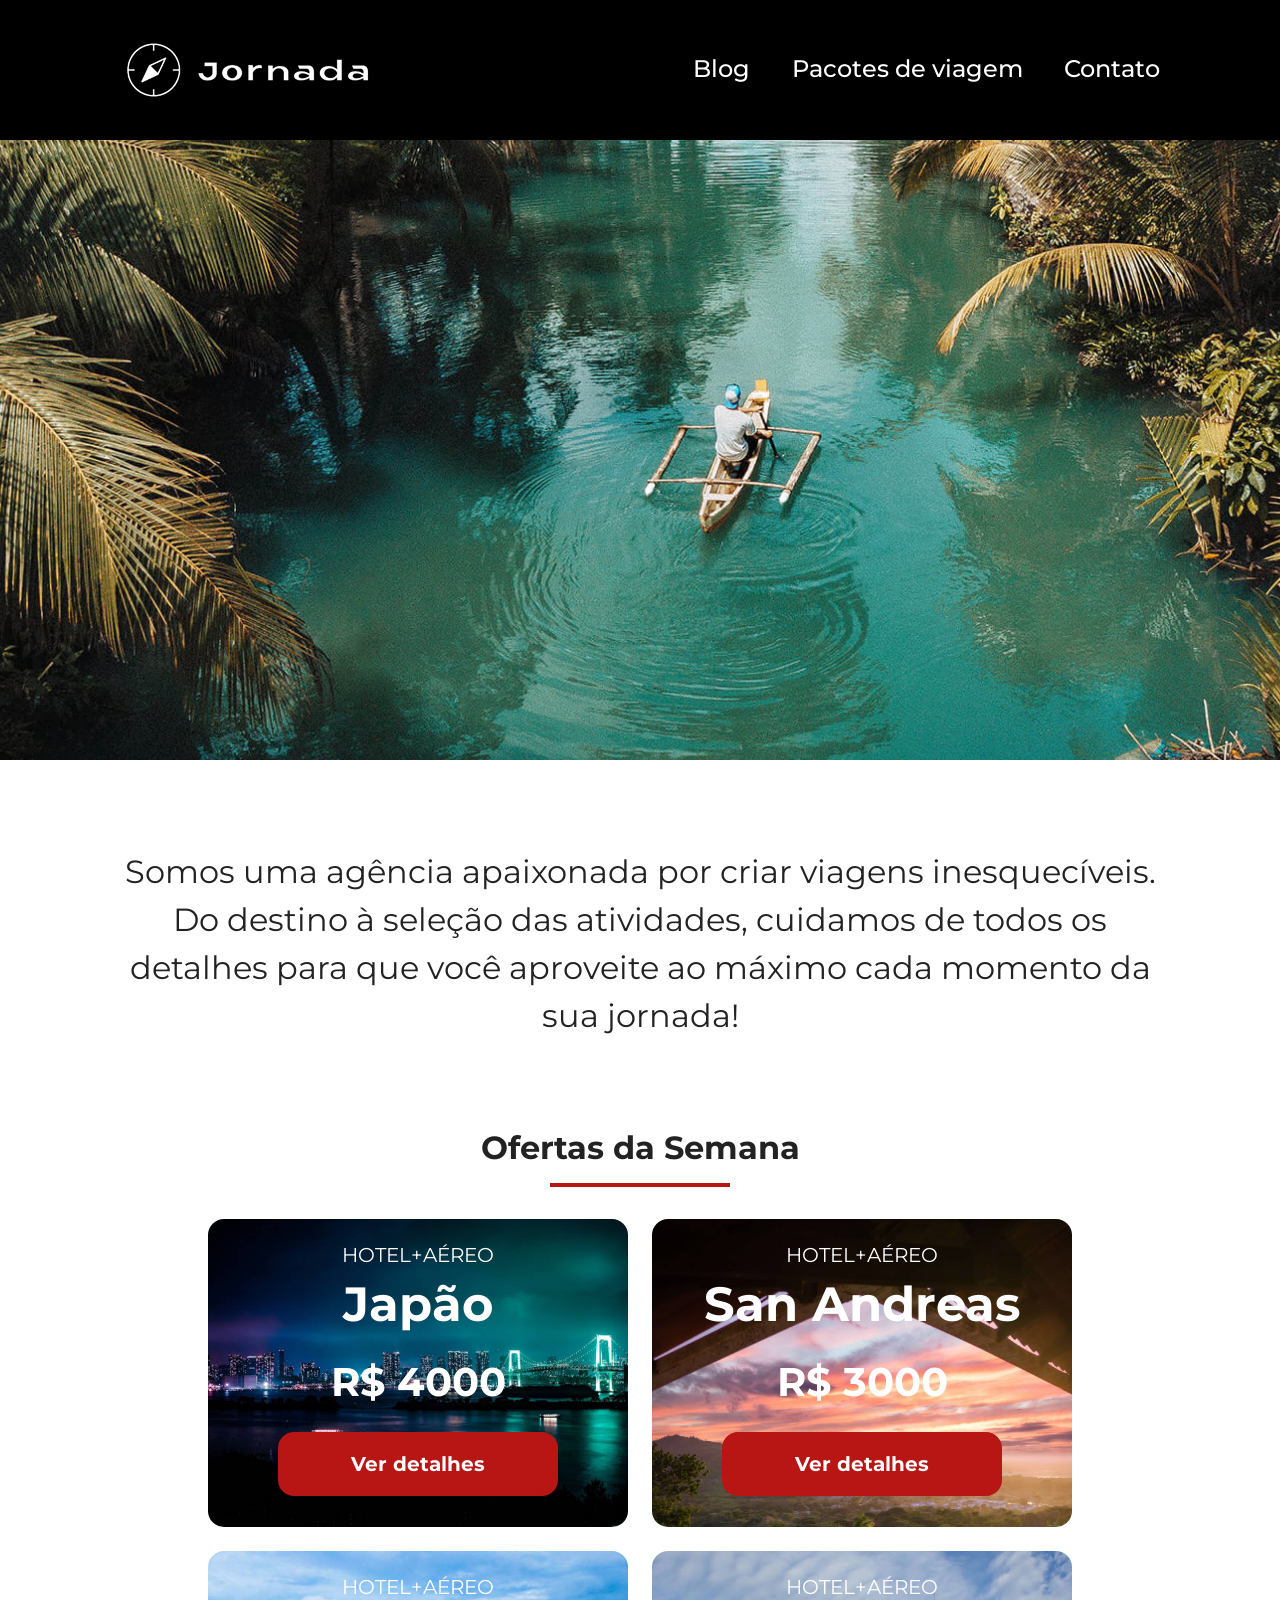
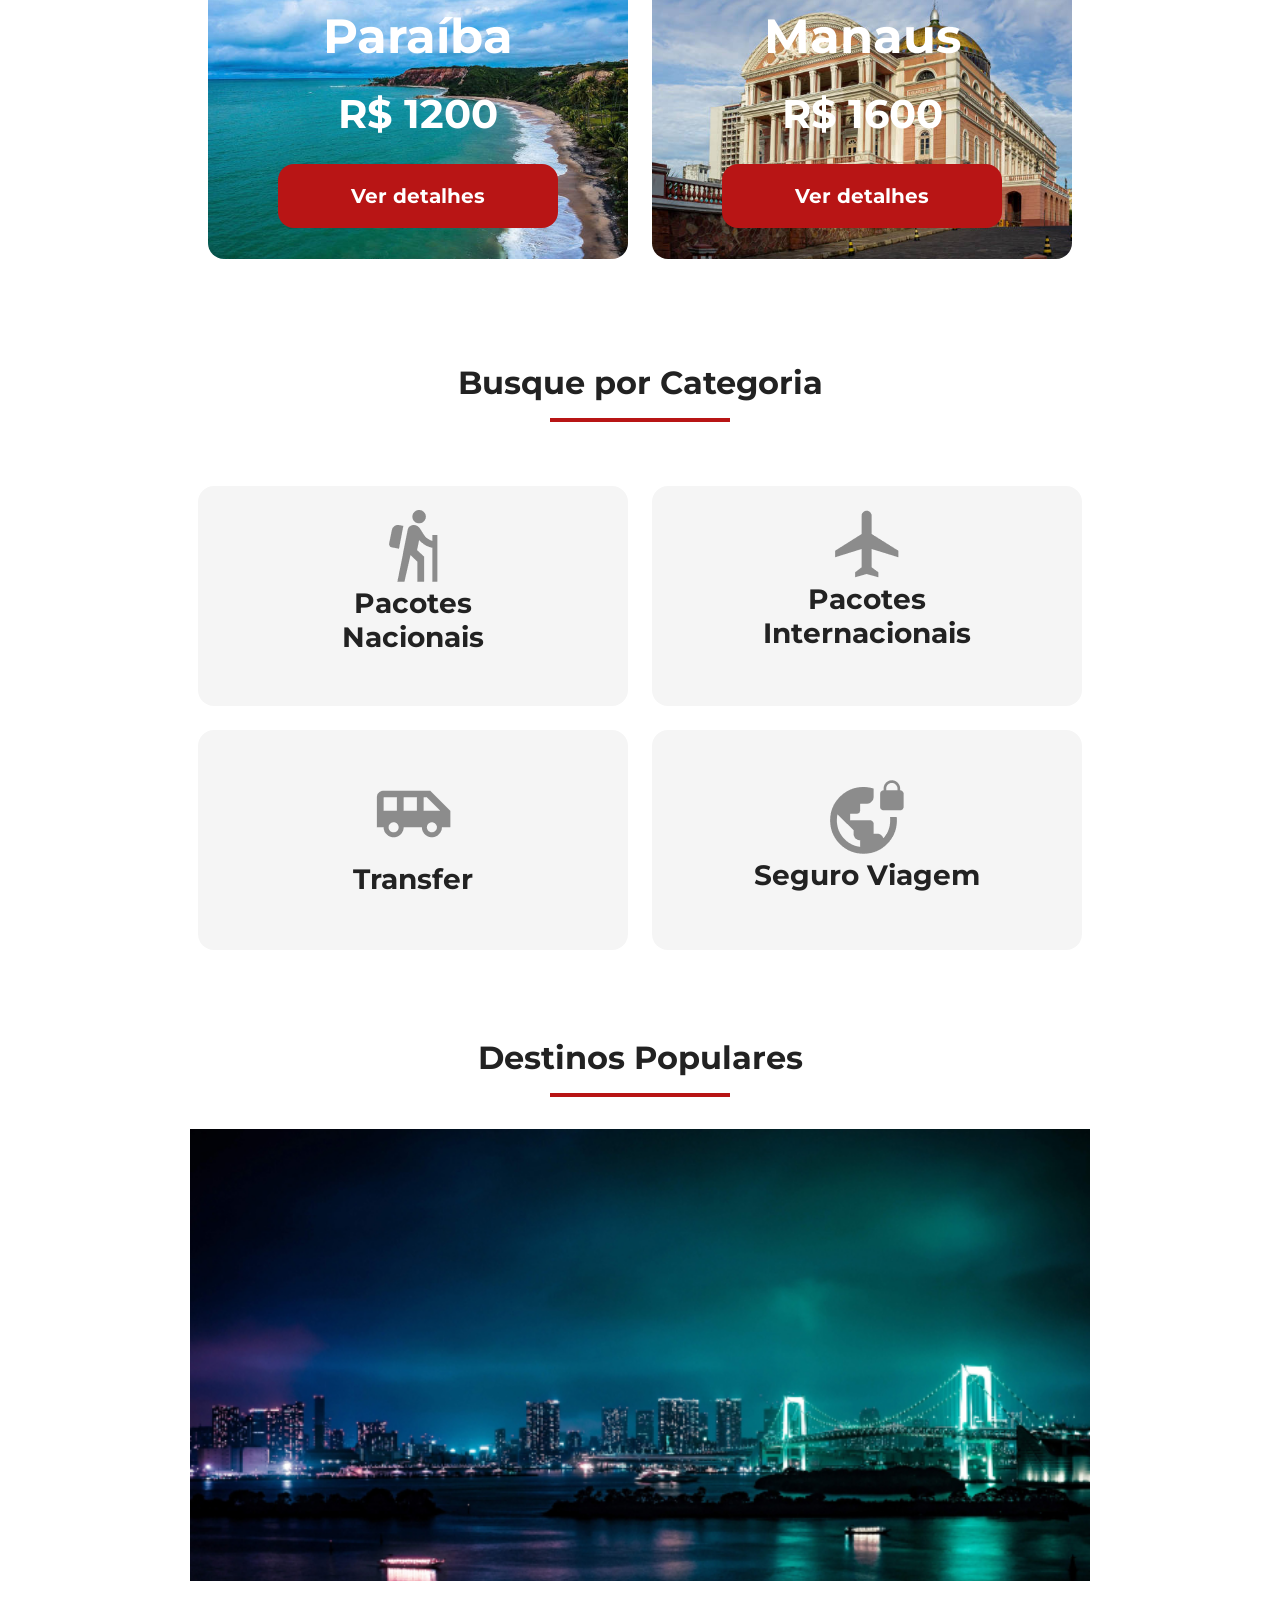
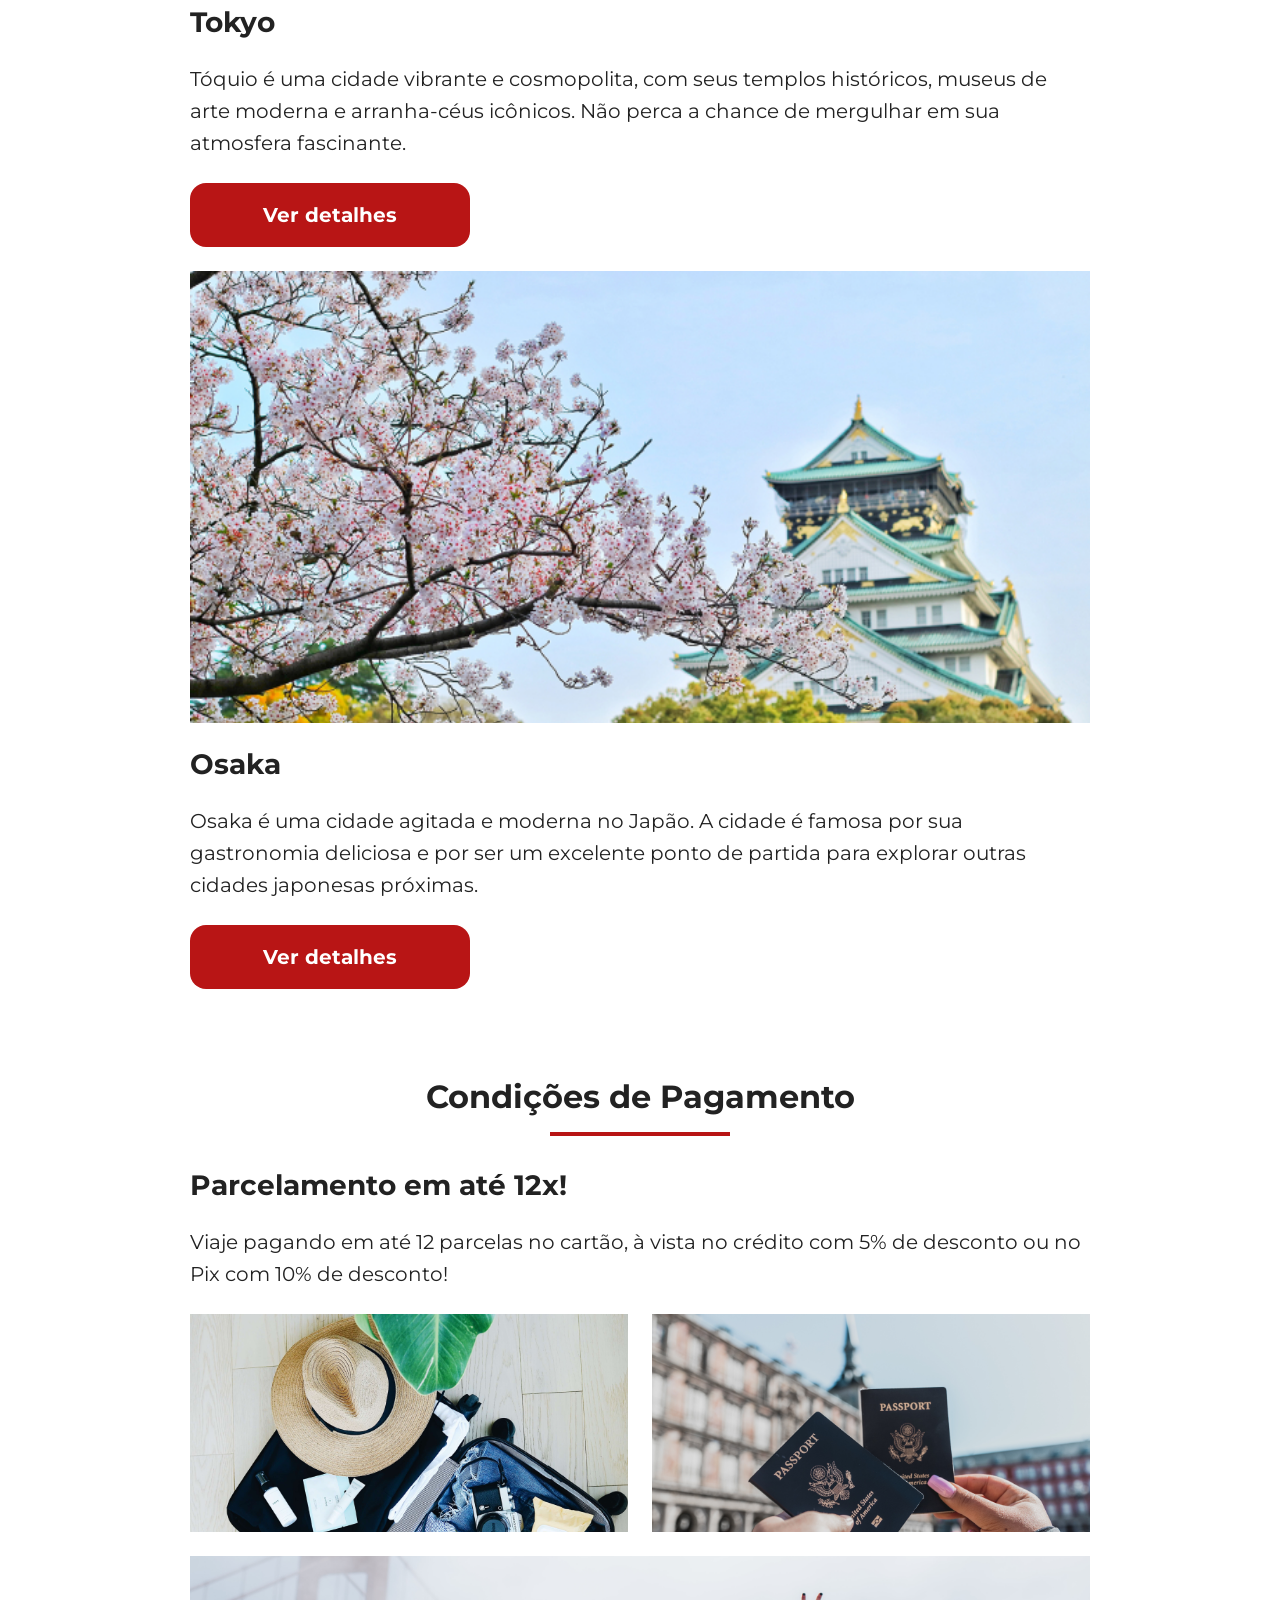
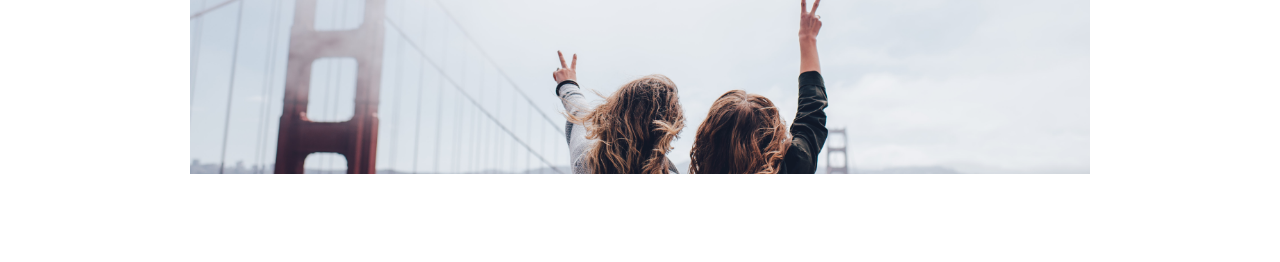
==== index.html @ a6b33d51 "Adiciona sessão de pagamentos" ====
<!DOCTYPE html>
<html lang="en">
<head>
    <meta charset="UTF-8">
    <meta name="viewport" content="width=device-width, initial-scale=1.0">
    <link rel="stylesheet" href="css/style.css">
    <link rel="icon" href="img/favico.svg" type="image/x-icon">
    <title>Jornada Viagens</title>
</head>
<body>
    <header class="main-header">
        <a class="logo" href="index.html" title="voltar para a página inicial">
            <img class="img-mobile" src="img/bussola-jornada-branco.png" alt="Bussola do logo Jornada Viagens na cor branca">
            <img class="img-desktop" src="img/bussola-texto-jornada-branco.png" alt="Logo Jornada Viagens na cor branca">
        </a>
        <div class="navigation-menu">
            <label for="menu">
                <img src="img/menu.png" alt="menu">
            </label>
            <input type="checkbox" id="menu" hidden>
            <nav>
                <ul class="list-links">
                    <li><a href="blog.html" target="_blank" title="acessar blog">Blog</a></li>
                    <li><a href="pacotes.html" target="_blank" title="acessar pacotes de viagem">Pacotes de viagem</a></li>
                    <li><a href="contato.html" target="_blank" title="acessar contato">Contato</a></li>
                </ul>
            </nav>
        </div>
    </header>

    <section class="hero">
        <div class="hero-img"></div>
        <h2>
            Somos uma agência apaixonada por criar viagens inesquecíveis. 
            Do destino à seleção das atividades, cuidamos de todos os detalhes para que você aproveite ao máximo cada momento da sua jornada!
        </h2>
    </section>

    <section class="offers">
        <div class="section-title">
            <h2>Ofertas da Semana</h2>
            <hr> 
        </div>
        <div class="offers-cards">
            <article class="card japao">
                <header>
                    <p>HOTEL+AÉREO</p>
                    <h3>
                        Japão <br>
                        <span>R$ 4000</span>
                    </h3>
                </header>
                <footer>
                    <a href="#" class="button">Ver detalhes</a>
                </footer>
            </article>

            <article class="card san-andreas">
                <header>
                    <p>HOTEL+AÉREO</p>
                    <h3>
                        San Andreas <br>
                        <span>R$ 3000</span>
                    </h3>
                </header>
                <footer>
                    <a href="#" class="button">Ver detalhes</a>
                </footer>
            </article>

            <article class="card paraiba">
                <header>
                    <p>HOTEL+AÉREO</p>
                    <h3>
                        Paraíba <br>
                        <span>R$ 1200</span>
                    </h3>
                </header>
                <footer>
                    <a href="#" class="button">Ver detalhes</a>
                </footer>
            </article>

            <article class="card manaus">
                <header>
                    <p>HOTEL+AÉREO</p>
                    <h3>
                        Manaus <br>
                        <span>R$ 1600</span>
                    </h3>
                </header>
                <footer>
                    <a href="#" class="button">Ver detalhes</a>
                </footer>
            </article>
        </div>
    </section>

    <section class="categories">
        <div class="section-title">
            <h2>Busque por Categoria</h2>
            <hr />
        </div>

        <div class="categories-cards">
            <a href="#" class="card" target="_blank" title="Busque pela categoria Pacotes Nacionais">
                <img src="img/icone-caminhada.png" alt="ícone cinza representando uma pessoa fazendo tracking">
                <h3 class="content-title">
                    Pacotes <br>
                    Nacionais
                </h3>
            </a>
            
            <a href="#" class="card" target="_blank" title="Busque pela categoria Pacotes Internacionais">
                <img src="img/icone-aviao.png" alt="ícone cinza de um avião representando uma viagem internacional">
                <h3 class="content-title">
                    Pacotes <br>
                    Internacionais
                </h3>
            </a>

            <a href="#" class="card single-line transfer" target="_blank" title="Busque pela categoria Transfer">
                <img src="img/icone-onibus.png" alt="ícone cinza de um ônibus representando viagem transfer">
                <h3 class="content-title">
                    Transfer
                </h3>
            </a>

            <a href="#" class="card single-line" target="_blank" title="Busque pela categoria Seguro Viagem">
                <img src="img/icone-planeta.png" alt="ícone cinza de um planeta reprensentando seguro viagem">
                <h3 class="content-title">
                    Seguro Viagem
                </h3>
            </a>
        </div>
    </section>

    <section class="destinations">
        <div class="section-title">
            <h2>Destinos Populares</h2>
            <hr>
        </div>

        <div class="destination-items">
            <article class="item tokyo">
                <header>
                    <div class="img-item"></div>
                    <h4 class="content-title">Tokyo</h4>
                </header>
                <p class="content-text">Tóquio é uma cidade vibrante e cosmopolita, com seus templos históricos, 
                    museus de arte moderna e arranha-céus icônicos. 
                    Não perca a chance de mergulhar em sua atmosfera fascinante.
                </p>
                <footer>
                    <a href="#" class="button" target="_blank" title="Veja mais detalhes do destino Tokyo">
                        Ver detalhes
                    </a>
                </footer>
            </article>

            <article class="item osaka">
                <header>
                    <div class="img-item"></div>
                    <h4 class="content-title">Osaka</h4>
                </header>
                <p class="content-text">Osaka é uma cidade agitada e moderna no Japão. 
                    A cidade é famosa por sua gastronomia deliciosa e por ser um 
                    excelente ponto de partida para explorar outras cidades japonesas próximas.
                </p>
                <footer>
                    <a href="#" class="button" target="_blank" title="Veja mais detalhes do destino Osaka">
                        Ver detalhes
                    </a>
                </footer>
            </article>
        </div>
    </section>

    <section class="payments">
        <div class="section-title">
            <h2>Condições de Pagamento</h2>
            <hr>
        </div>

        <div class="content-container">
            <div class="text-content">
                <h3 class="content-title">
                    Parcelamento em até 12x!
                </h3>
                <p class="content-text">
                    Viaje pagando em até 12 parcelas no cartão, à vista no crédito com 5% 
                    de desconto ou no Pix com 10% de desconto!
                </p>
            </div>

            <div class="image-gallery">
                <div class="image first"></div>
                <div class="image second"></div>
                <div class="image third colspan-2"></div>
            </div>
        </div>
    </section>
</body>
</html>
---- css/style.css ----
@import url(global.css);
@import url(header.css);
@import url(hero.css);
@import url(offers.css);
@import url(categories.css);
@import url(destinations.css);
@import url(payments.css);
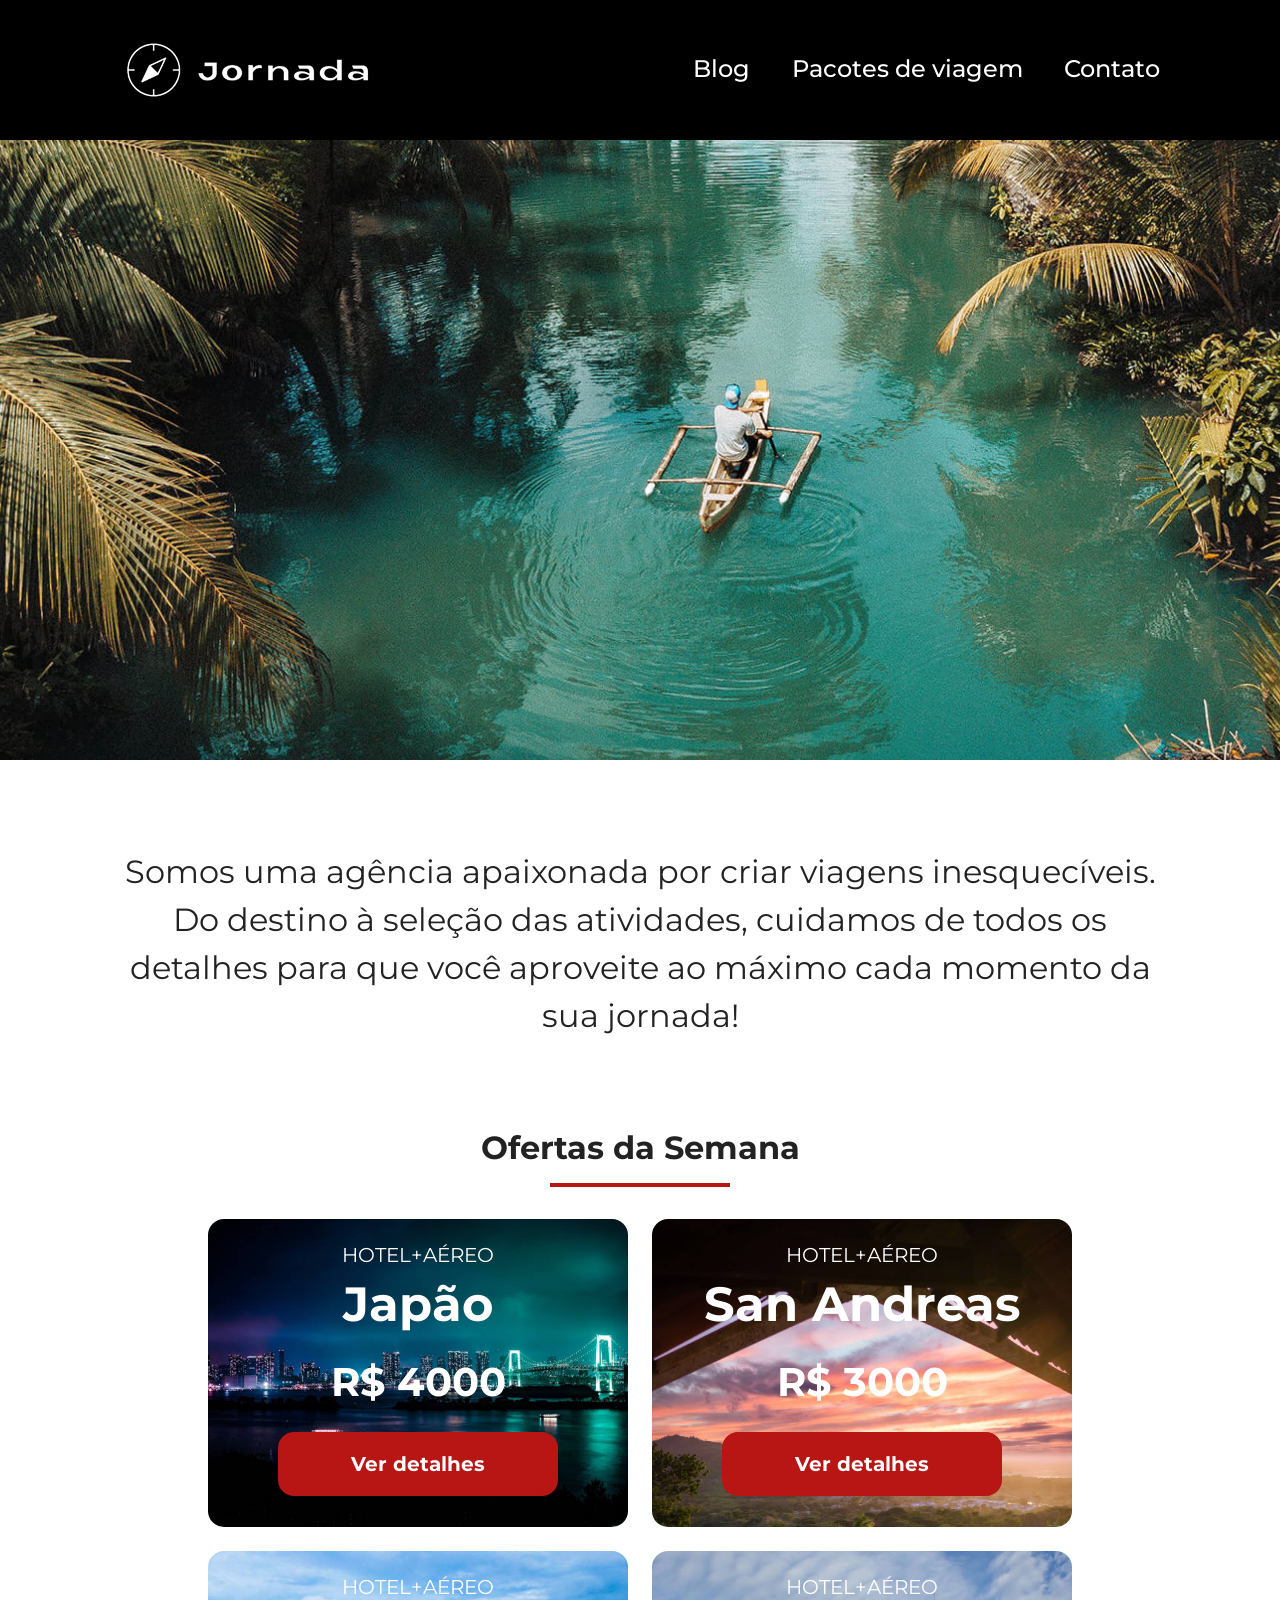
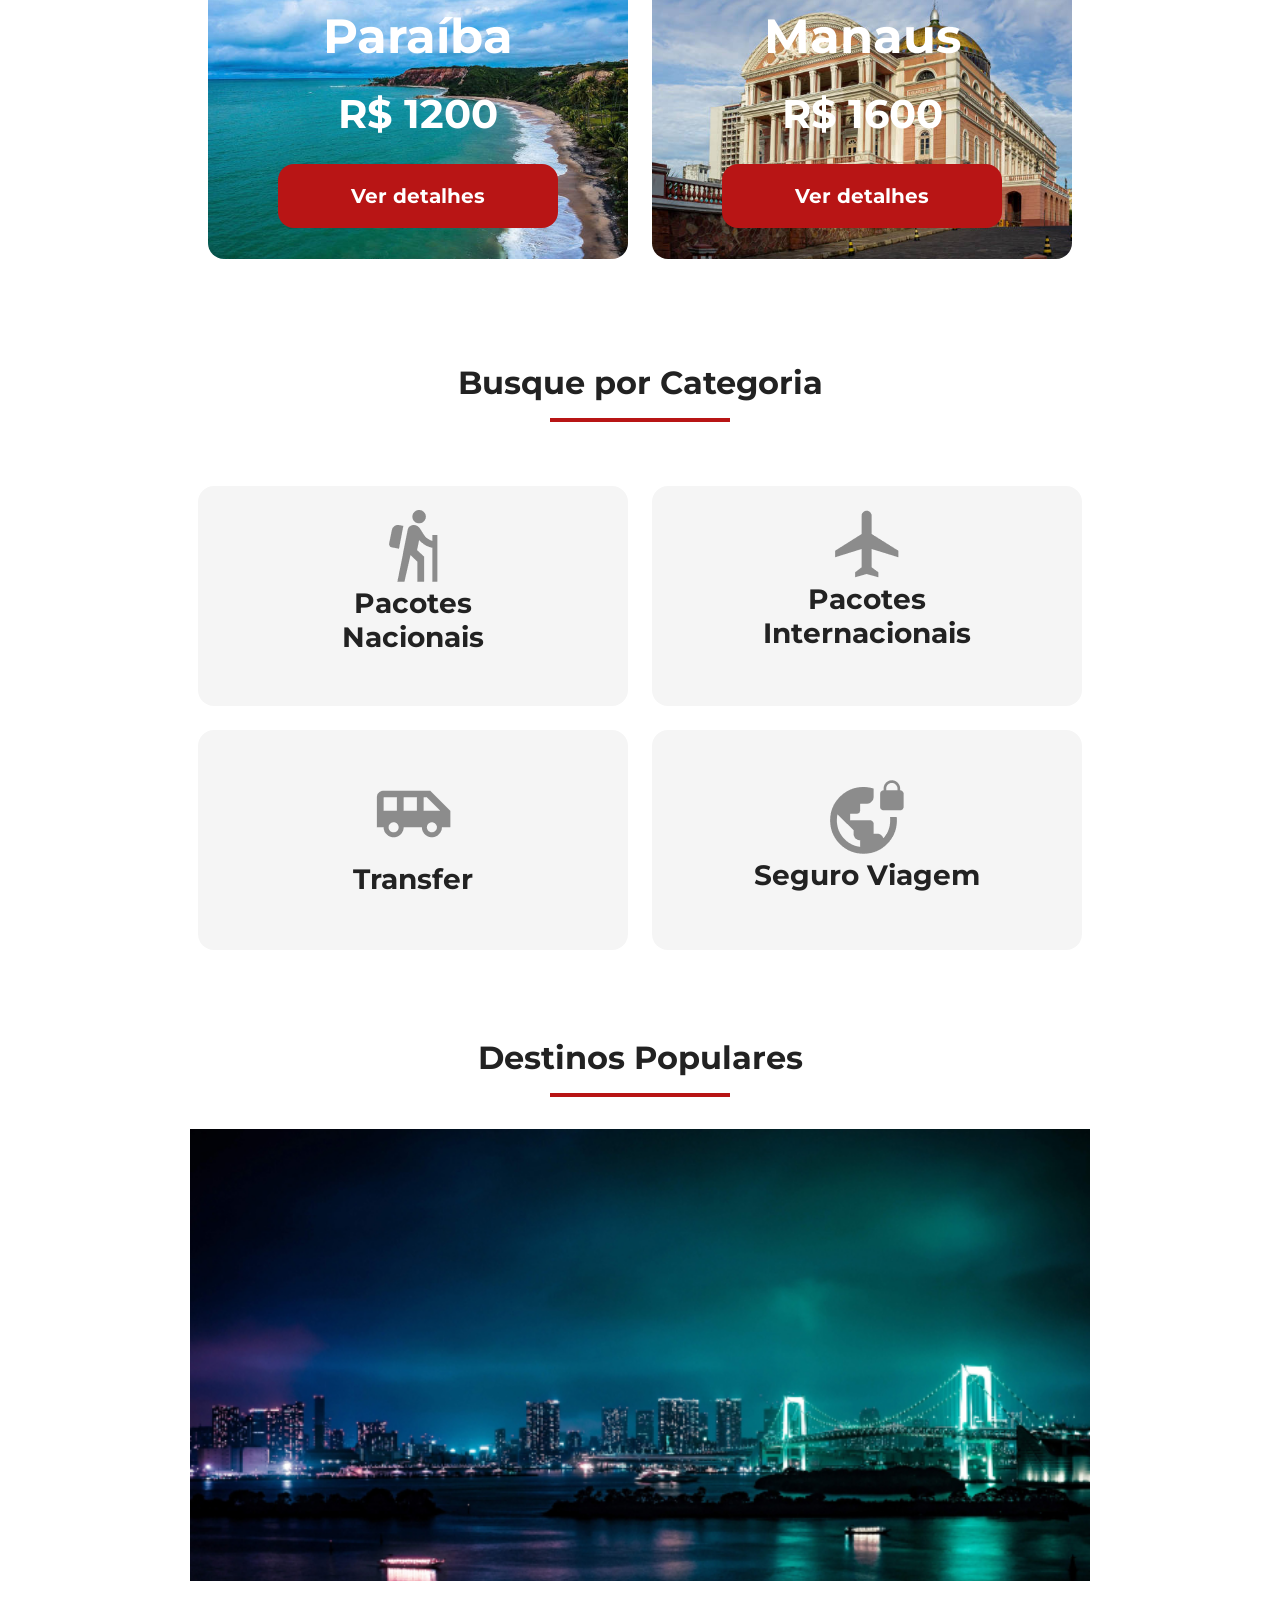
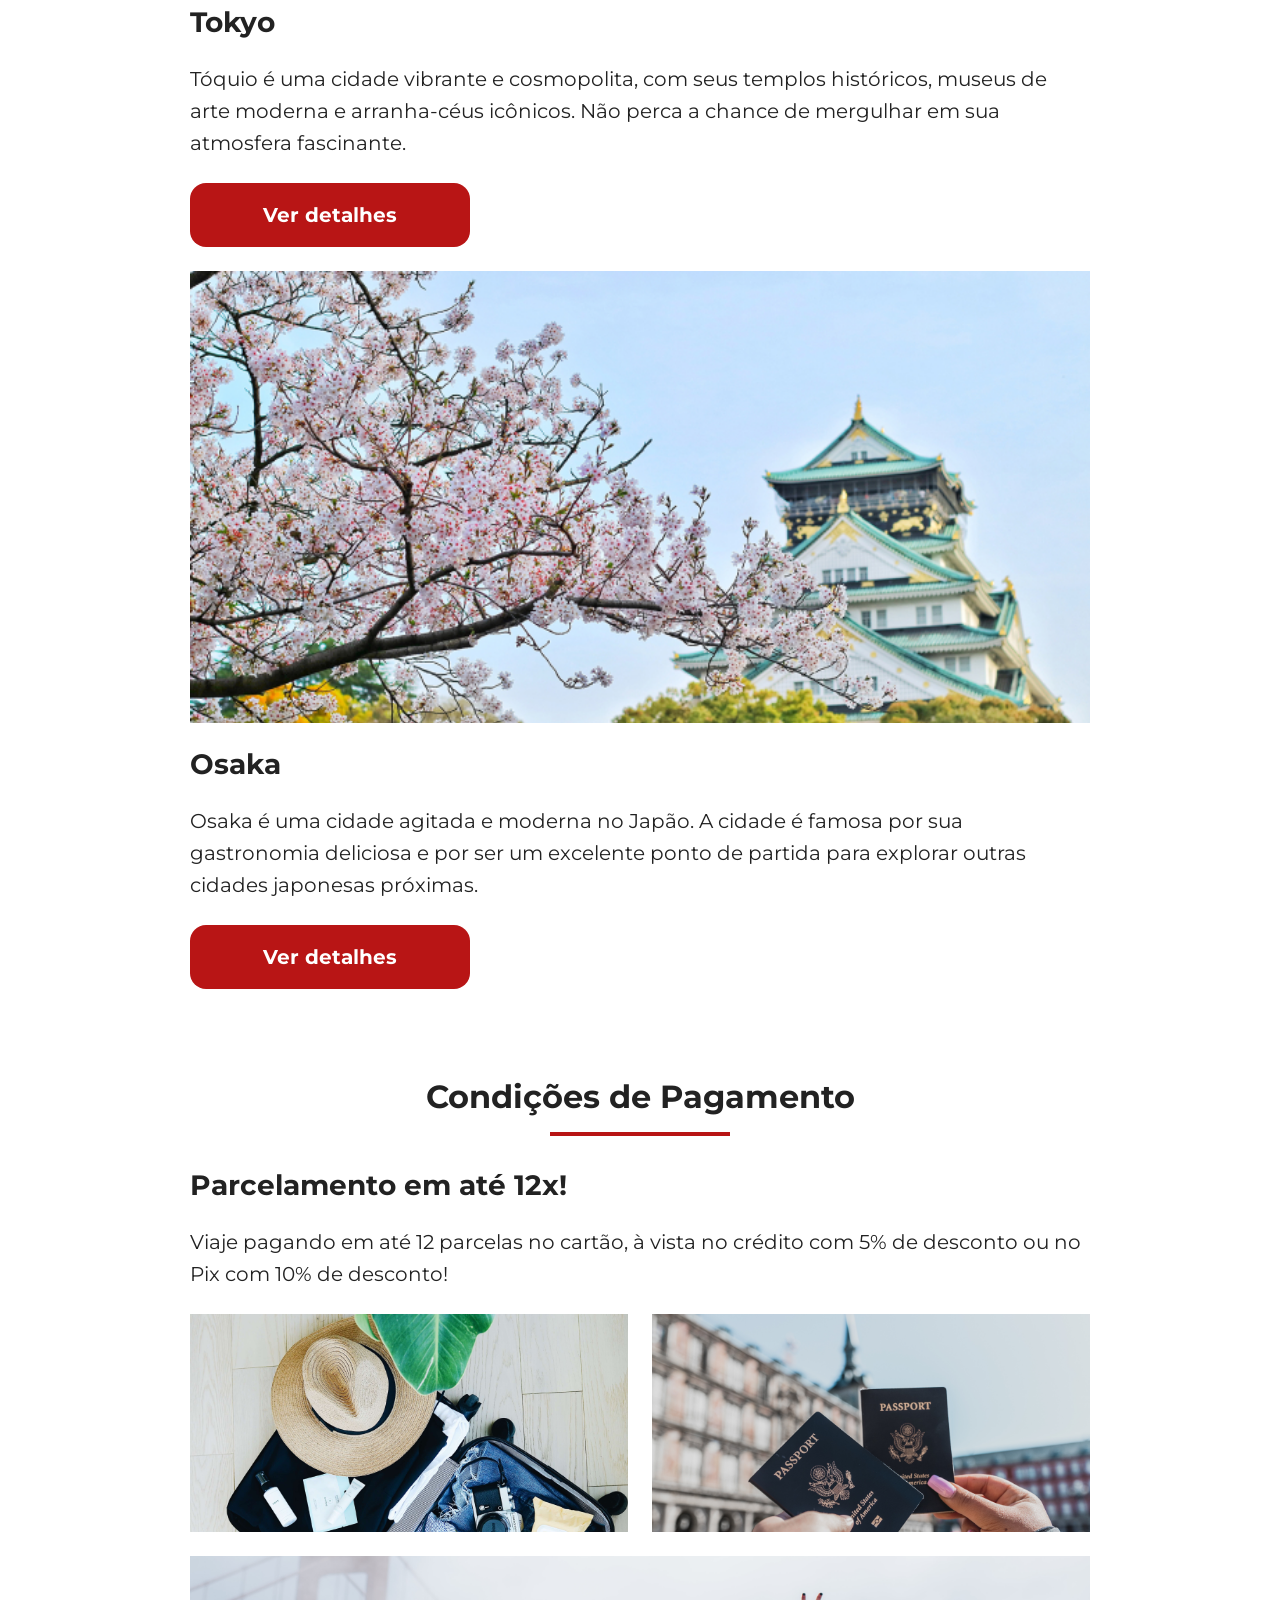
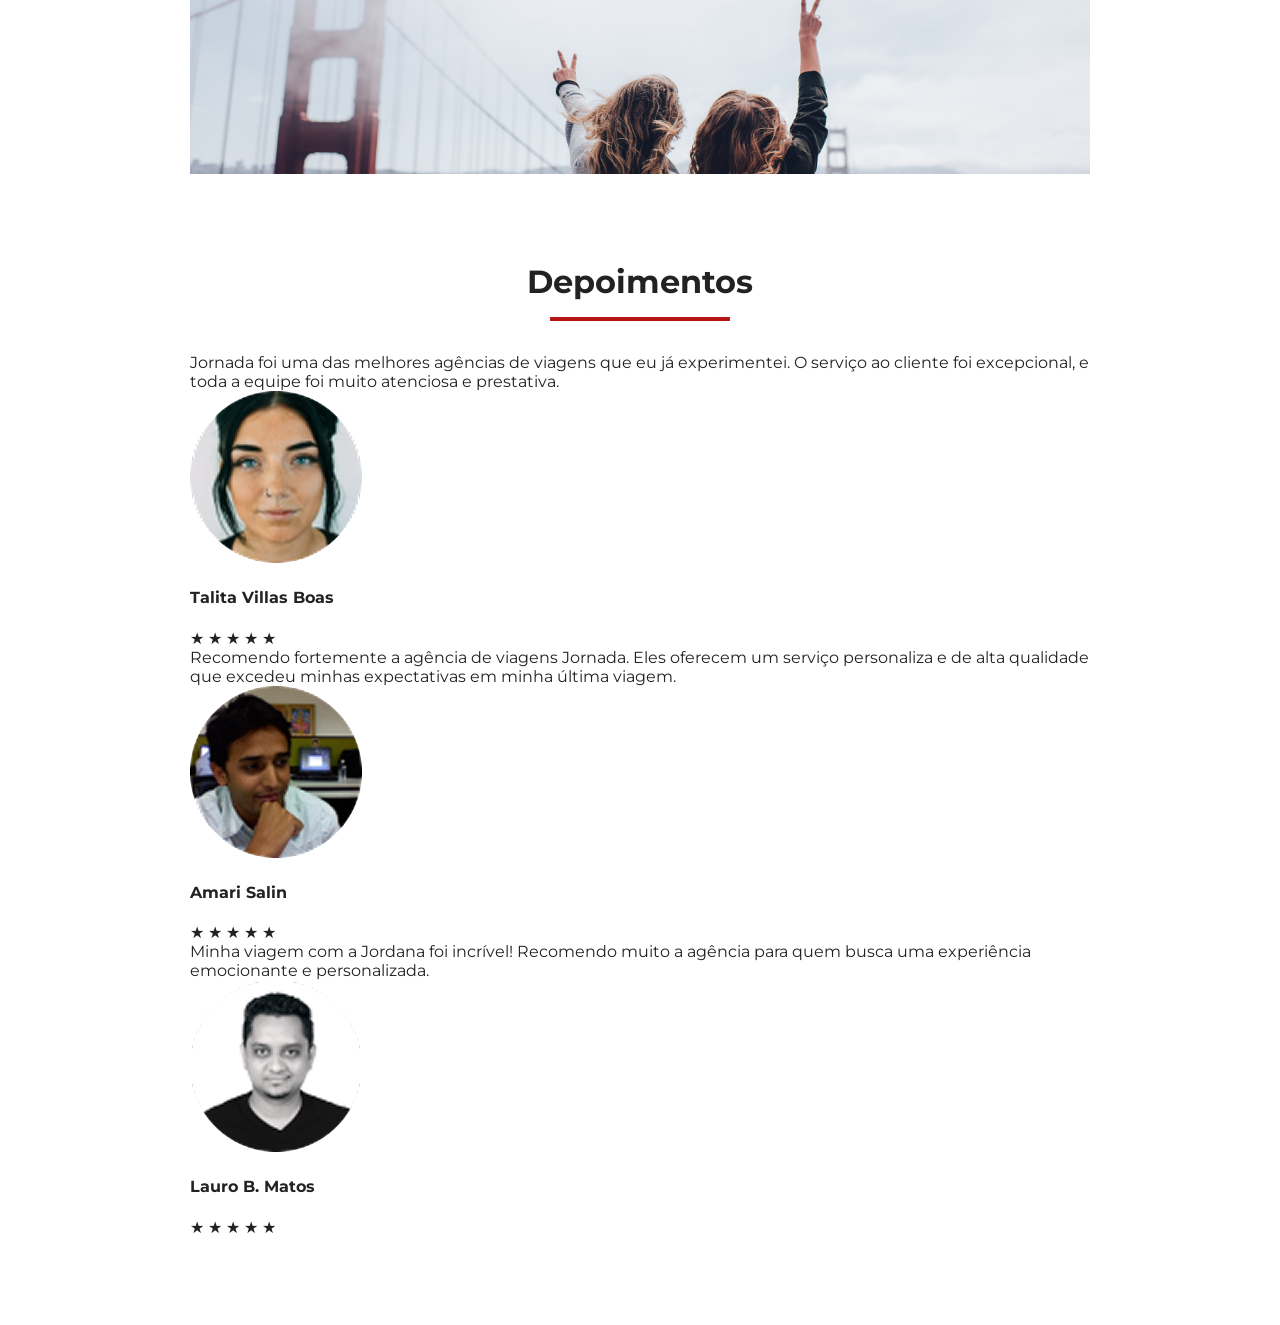
==== commit 75712c11: "Adiciona depoimentos dos clientes" ====
--- a/index.html
+++ b/index.html
@@ -200,5 +200,81 @@
             </div>
         </div>
     </section>
+
+    <section class="testimonials">
+        <div class="section-title">
+            <h2>Depoimentos</h2>
+            <hr>
+        </div>
+
+        <div class="testimonial-container">
+            <article>
+                <header>
+                    <p>
+                        Jornada foi uma das melhores agências de viagens que eu já experimentei. 
+                        O serviço ao cliente foi excepcional, e toda a equipe foi muito atenciosa e prestativa.
+                    </p>
+                </header>
+                <footer>
+                    <img src="img/avatar-talita.png" alt="imagem de perfil da cliente Talita Villas Boas">
+                    <div class="profile-content">
+                        <h4>Talita Villas Boas</h4>
+                        <div class="rating">
+                            <span class="star">★</span>
+                            <span class="star">★</span>
+                            <span class="star">★</span>
+                            <span class="star">★</span>
+                            <span class="star">★</span>
+                        </div>
+                    </div>
+                </footer>
+            </article>
+
+            <article>
+                <header>
+                    <p>
+                        Recomendo fortemente a agência de viagens Jornada.
+                        Eles oferecem um serviço personaliza e de alta qualidade que excedeu minhas
+                        expectativas em minha última viagem.
+                    </p>
+                </header>
+                <footer>
+                    <img src="img/avatar-amari.png" alt="imagem de perfil da cliente Amari Salin">
+                    <div class="profile-content">
+                        <h4>Amari Salin</h4>
+                        <div class="rating">
+                            <span class="star">★</span>
+                            <span class="star">★</span>
+                            <span class="star">★</span>
+                            <span class="star">★</span>
+                            <span class="star">★</span>
+                        </div>
+                    </div>
+                </footer>
+            </article>
+
+            <article>
+                <header>
+                    <p>
+                       Minha viagem com a Jordana foi incrível! Recomendo muito a agência para quem
+                       busca uma experiência emocionante e personalizada.
+                    </p>
+                </header>
+                <footer>
+                    <img src="img/avatar-lauro.png" alt="imagem de perfil da cliente Lauro B. Matos">
+                    <div class="profile-content">
+                        <h4>Lauro B. Matos</h4>
+                        <div class="rating">
+                            <span class="star">★</span>
+                            <span class="star">★</span>
+                            <span class="star">★</span>
+                            <span class="star">★</span>
+                            <span class="star">★</span>
+                        </div>
+                    </div>
+                </footer>
+            </article>
+        </div>
+    </section>
 </body>
 </html>
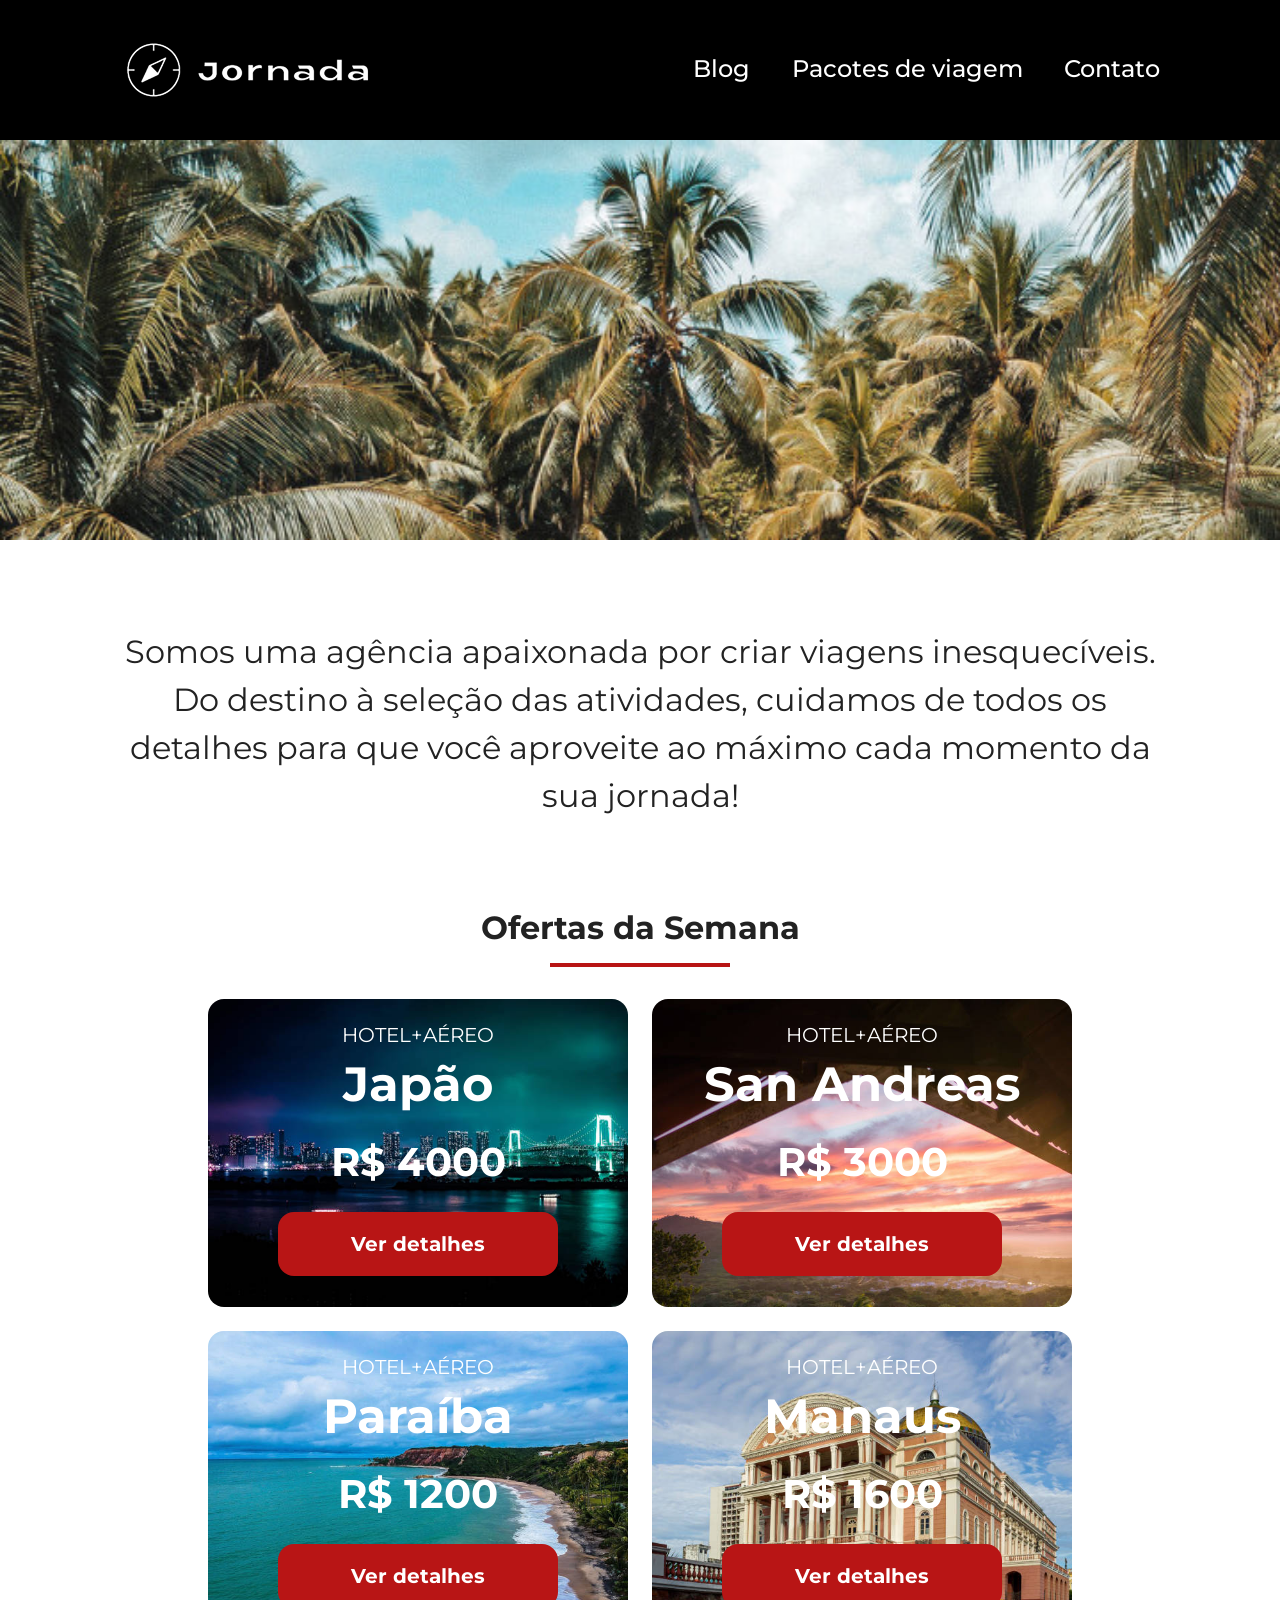
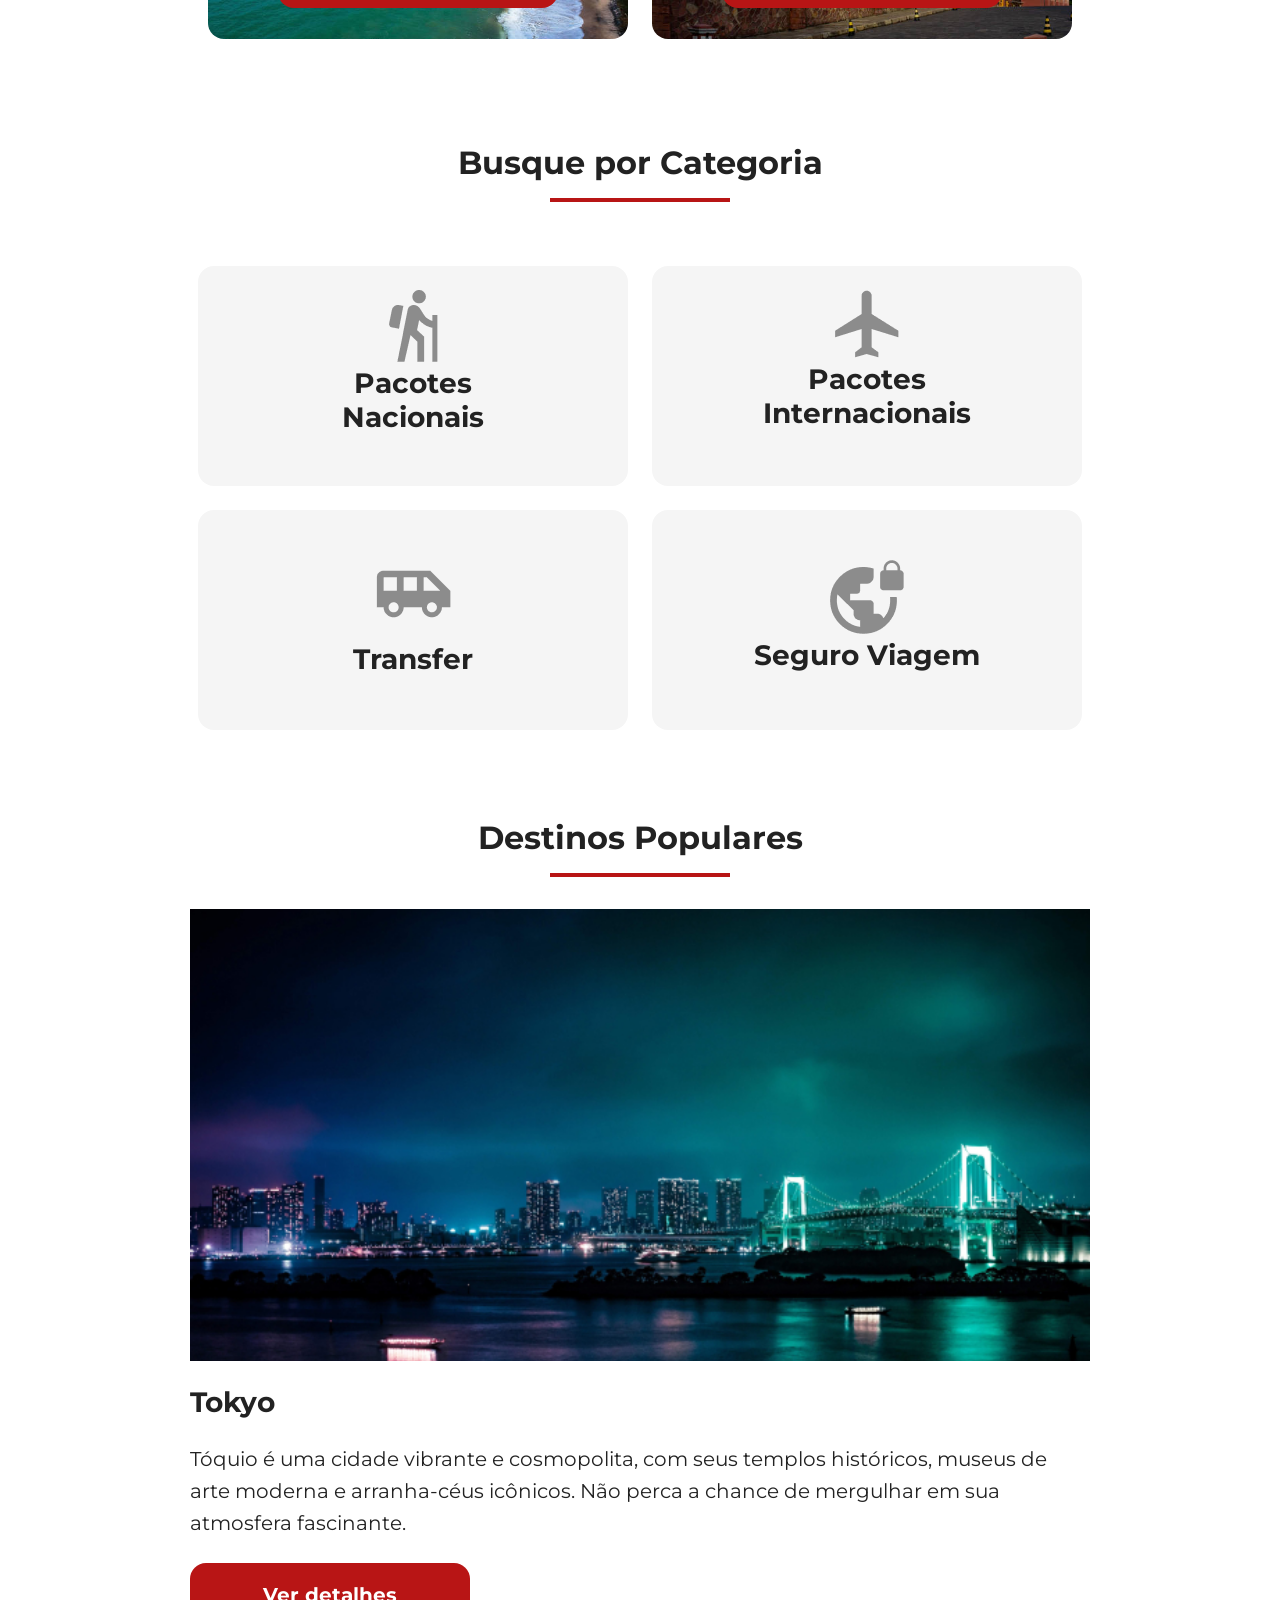
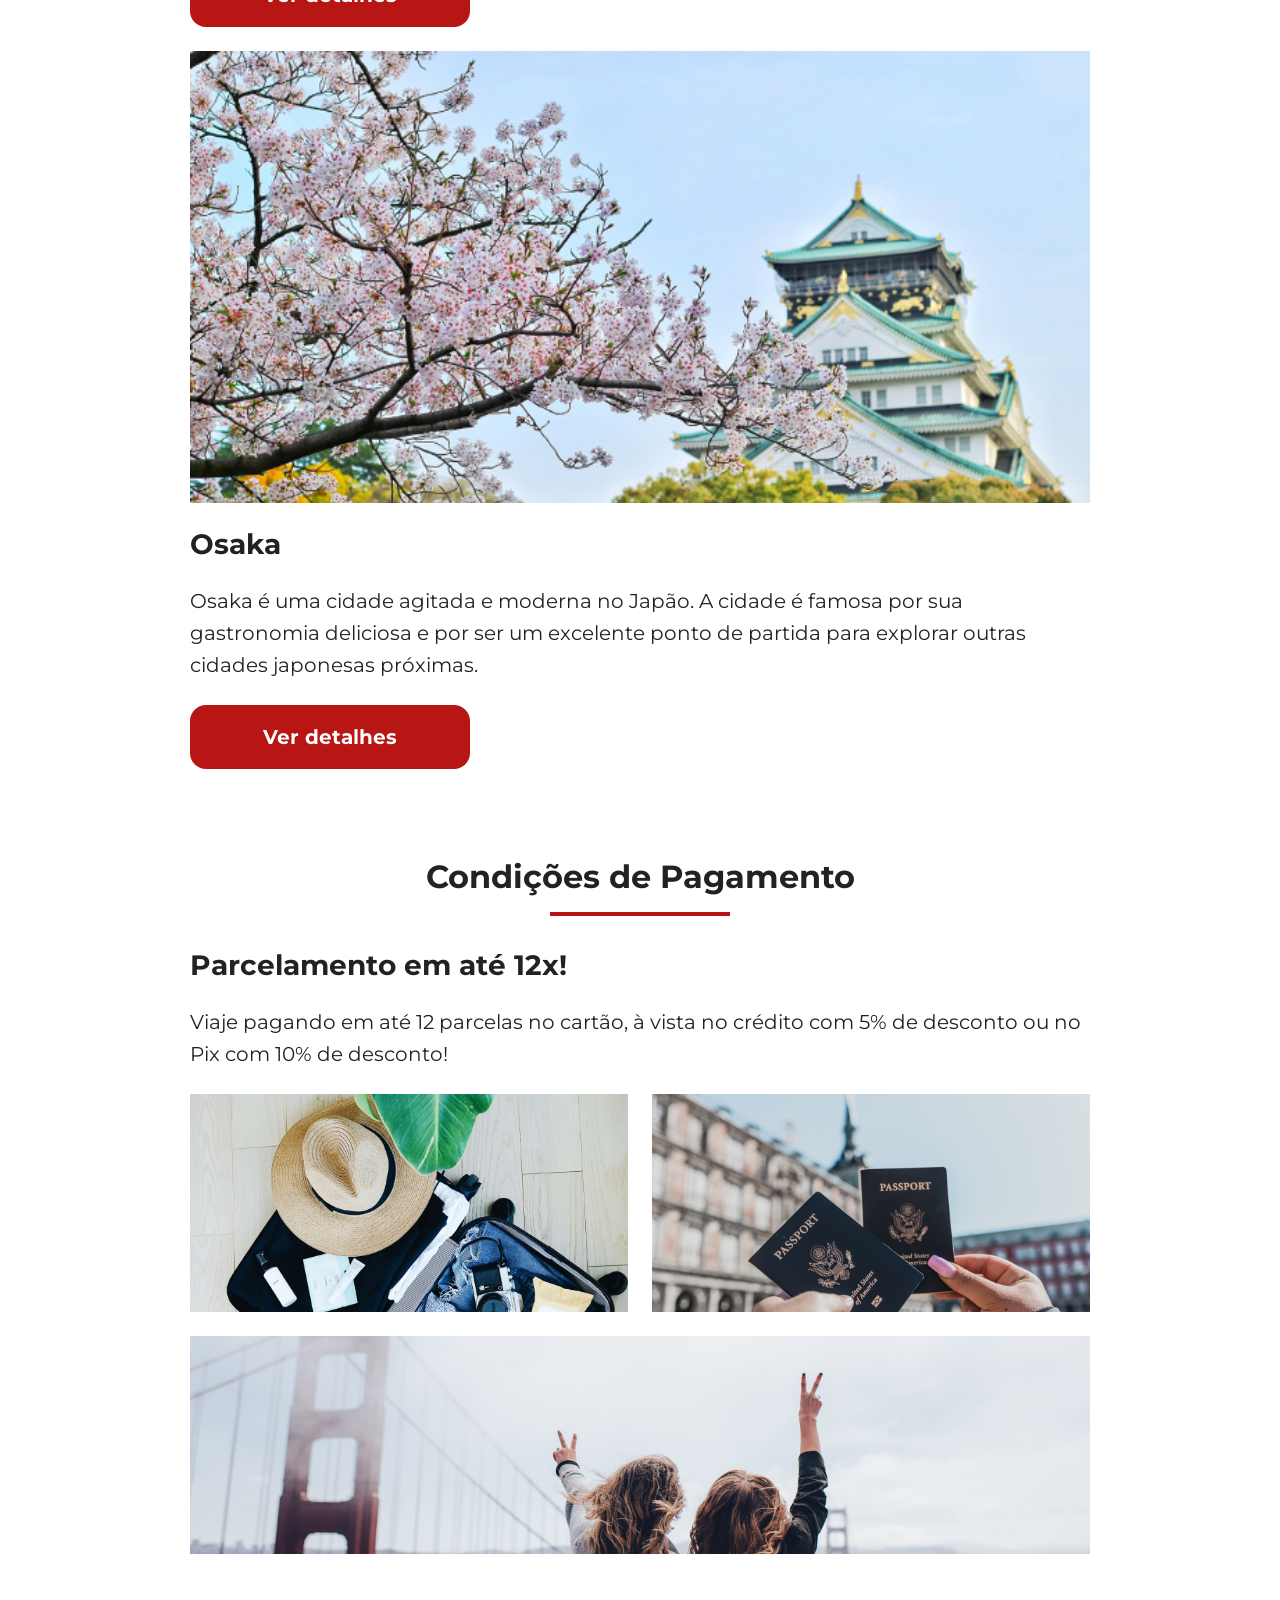
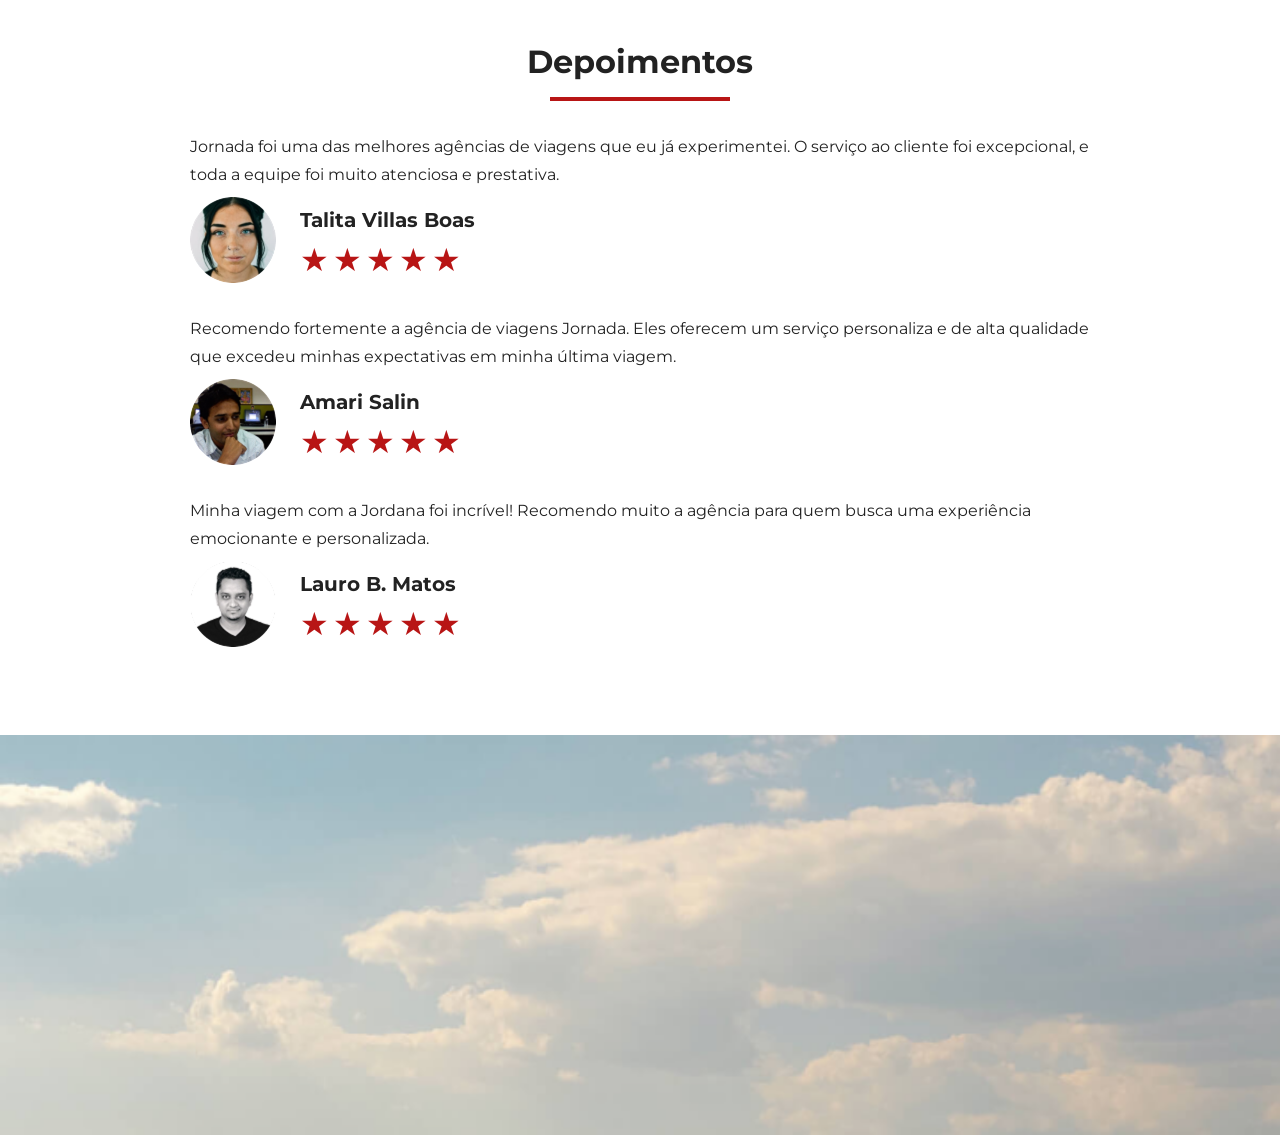
==== commit 709e5132: "Adiciona imagem do footer" ====
--- a/index.html
+++ b/index.html
@@ -276,5 +276,9 @@
             </article>
         </div>
     </section>
+
+    <section class="bottom-hero">
+        <div class="hero-img"></div>
+    </section>
 </body>
 </html>
--- a/css/style.css
+++ b/css/style.css
@@ -5,3 +5,4 @@
 @import url(categories.css);
 @import url(destinations.css);
 @import url(payments.css);
+@import url(testimonials.css);
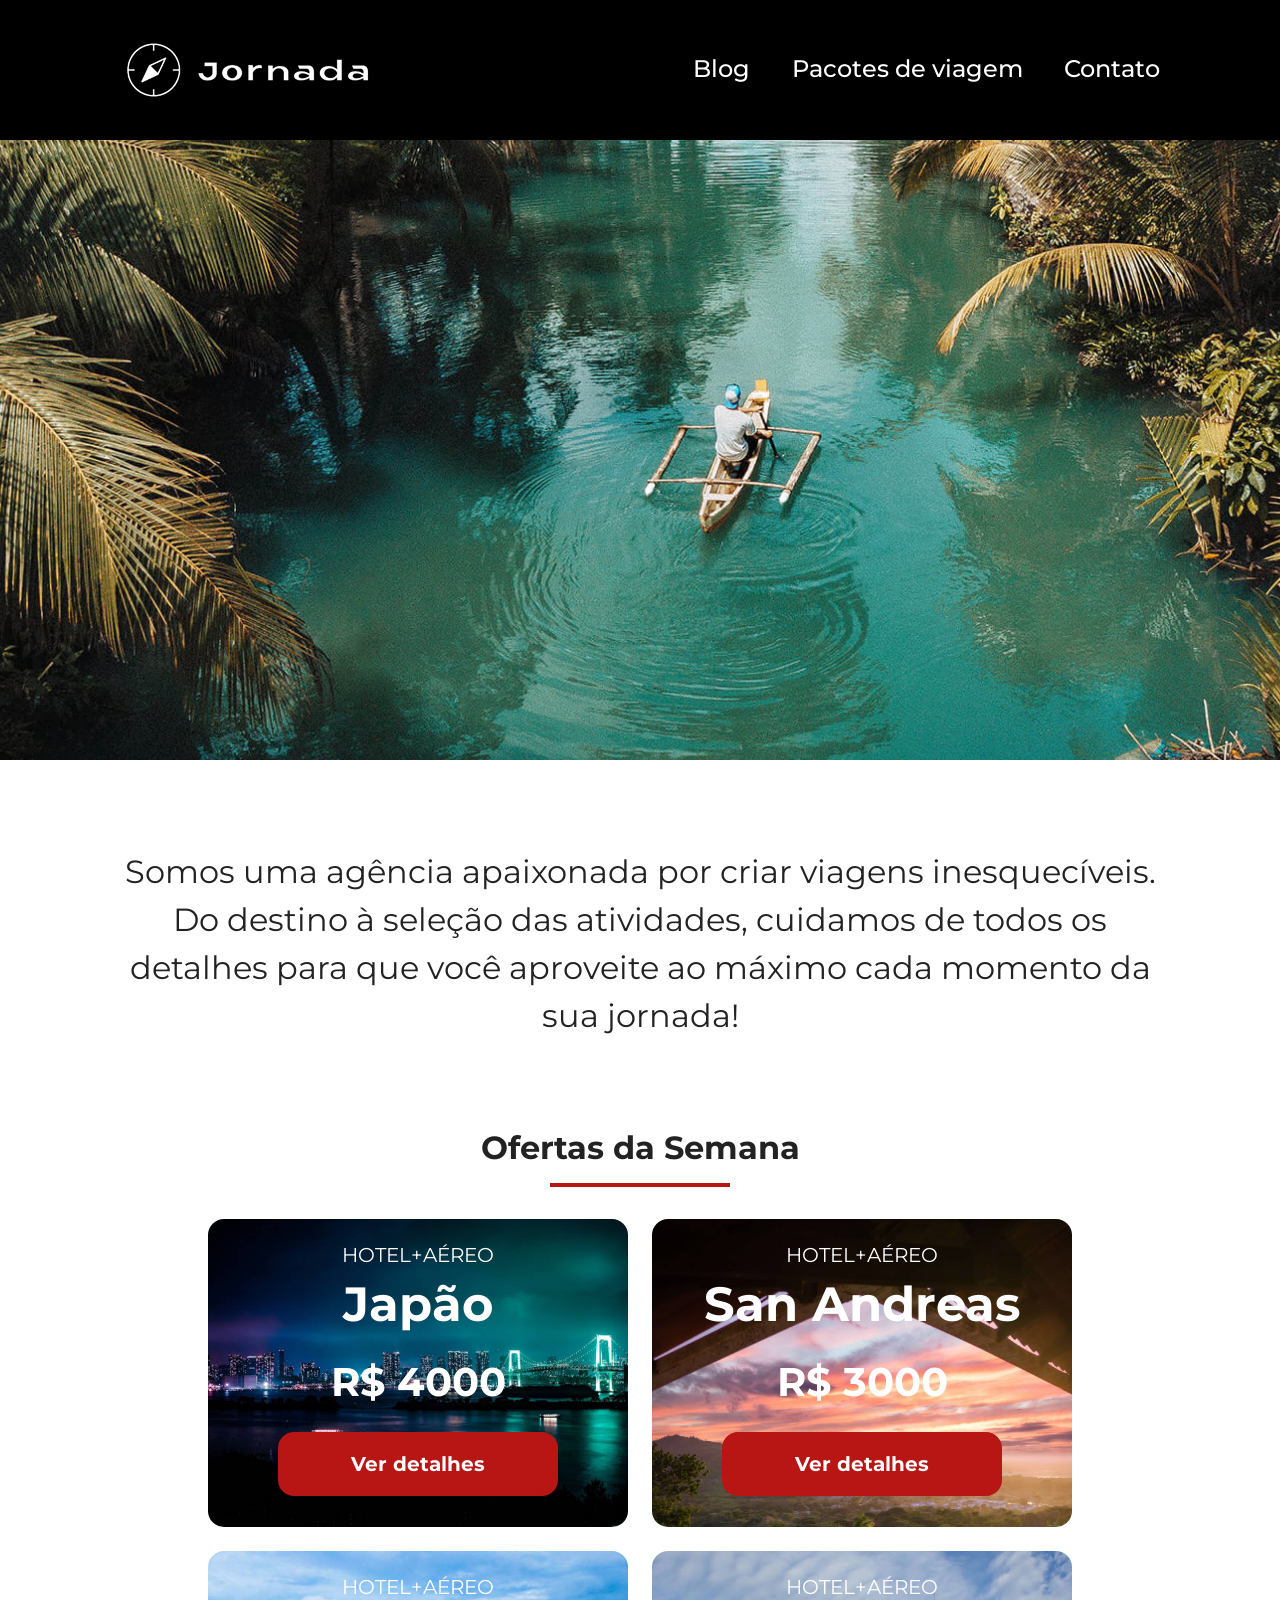
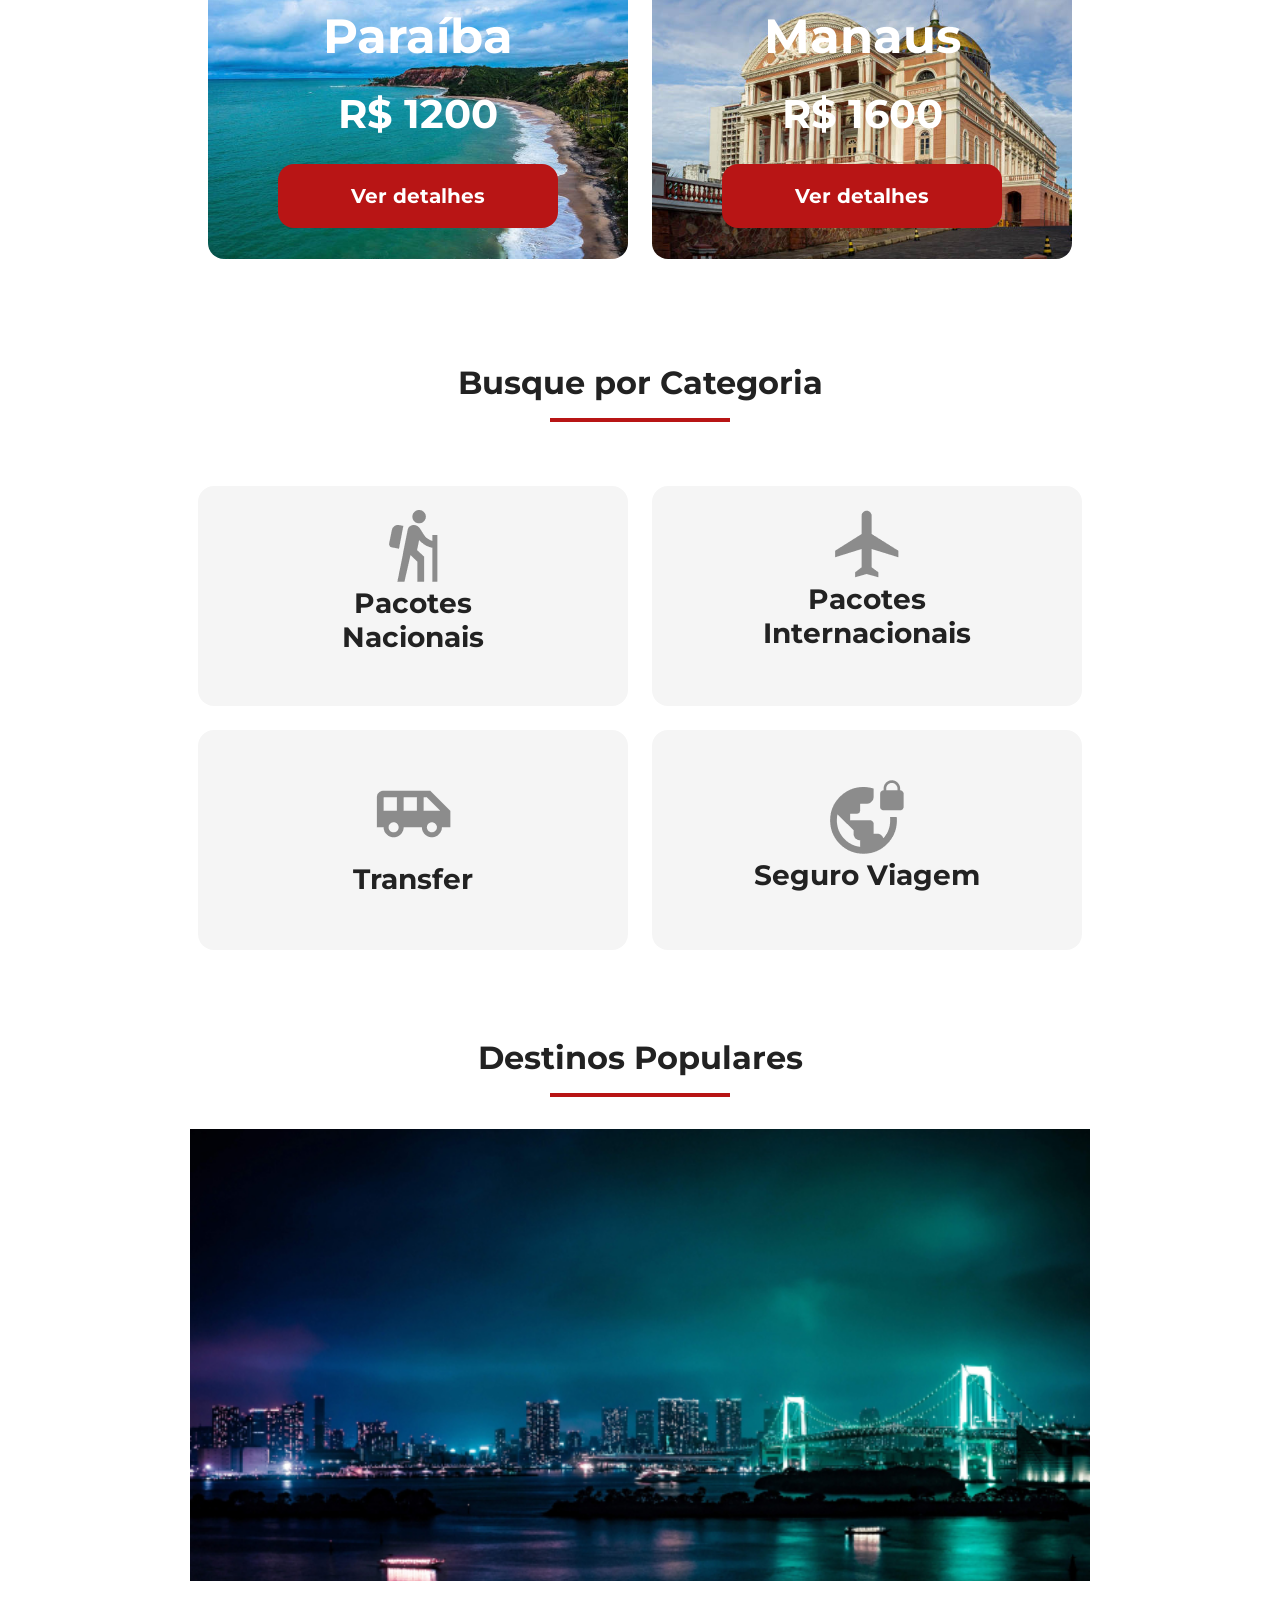
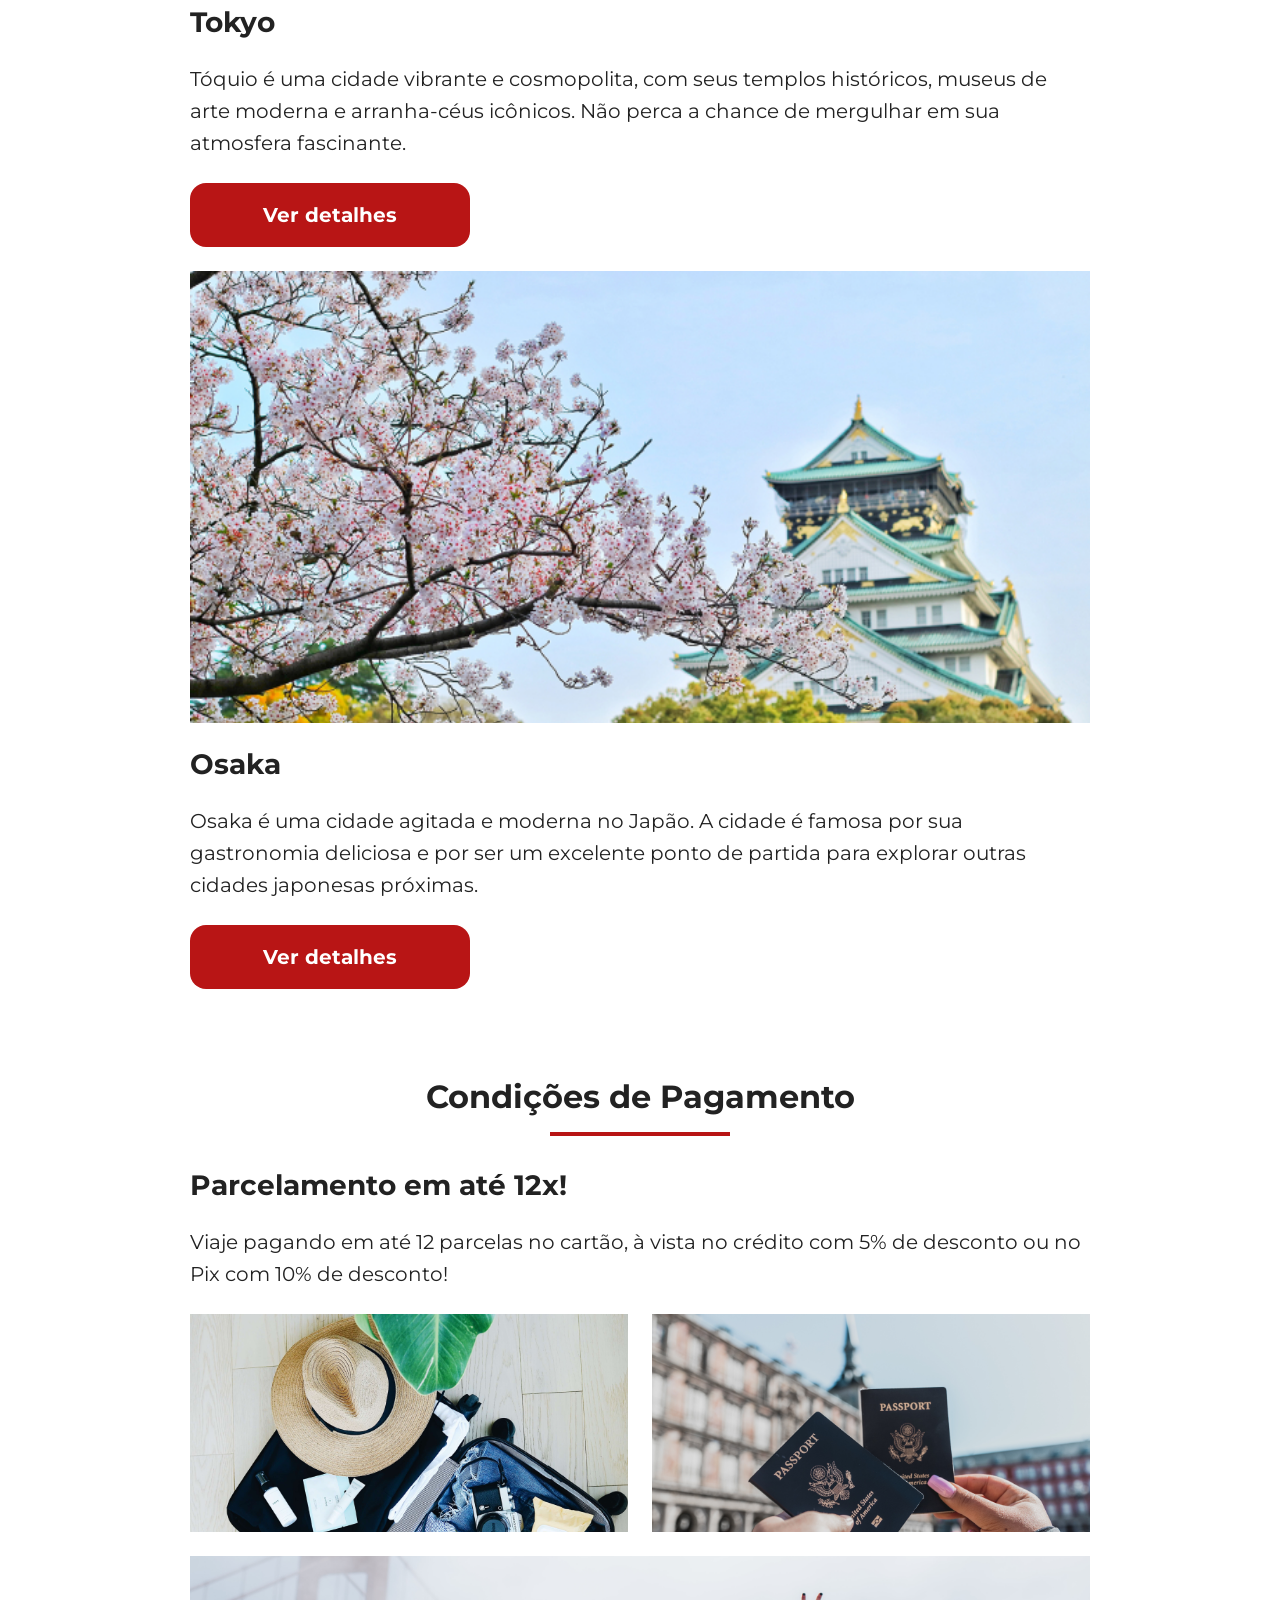
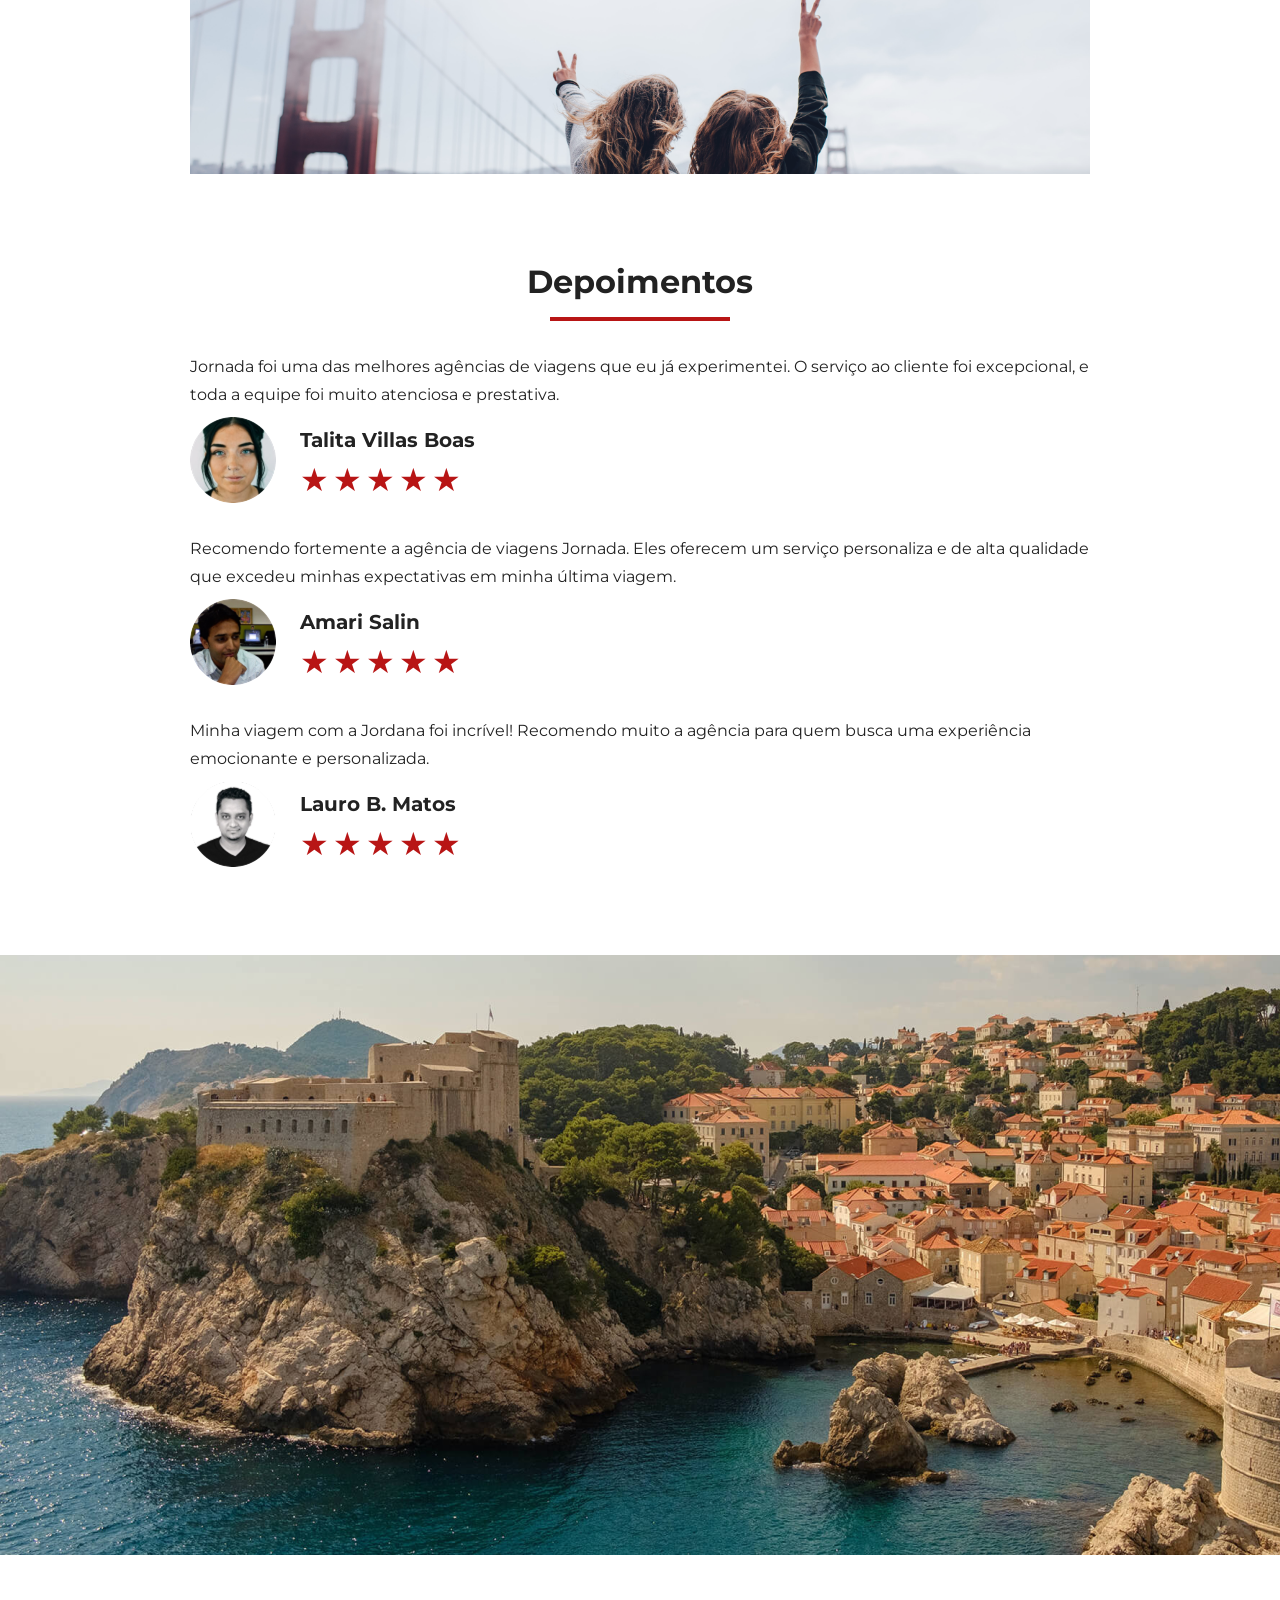
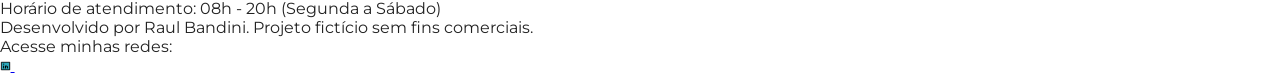
==== commit 4abe2f2a: "Adiciona sessão do footer" ====
--- a/index.html
+++ b/index.html
@@ -280,5 +280,29 @@
     <section class="bottom-hero">
         <div class="hero-img"></div>
     </section>
+
+    <footer class="main-footer">
+        <div class="footer-content">
+            <img src="img/logo-footer.png" alt="logo completo Jornada Viagens">
+            <p>
+                Horário de atendimento: 08h - 20h (Segunda a Sábado)
+            </p>
+            <p>
+                Desenvolvido por Raul Bandini. Projeto fictício sem fins comerciais.
+            </p>
+        </div>
+
+        <div class="footer-social">
+            <p>
+                Acesse minhas redes:
+            </p>
+            <a href="https://linkedin.com/in/raul-bandini" target="_blank">
+                <img src="img/icone-linkedin.svg" alt="Acesse meu linkedin">
+            </a>
+            <a href="https://github.com/BandiniRaul" target="_blank">
+                <img src="img/icone-github.svg" alt="Acesse meu github">
+            </a>
+        </div>
+    </footer>
 </body>
 </html>
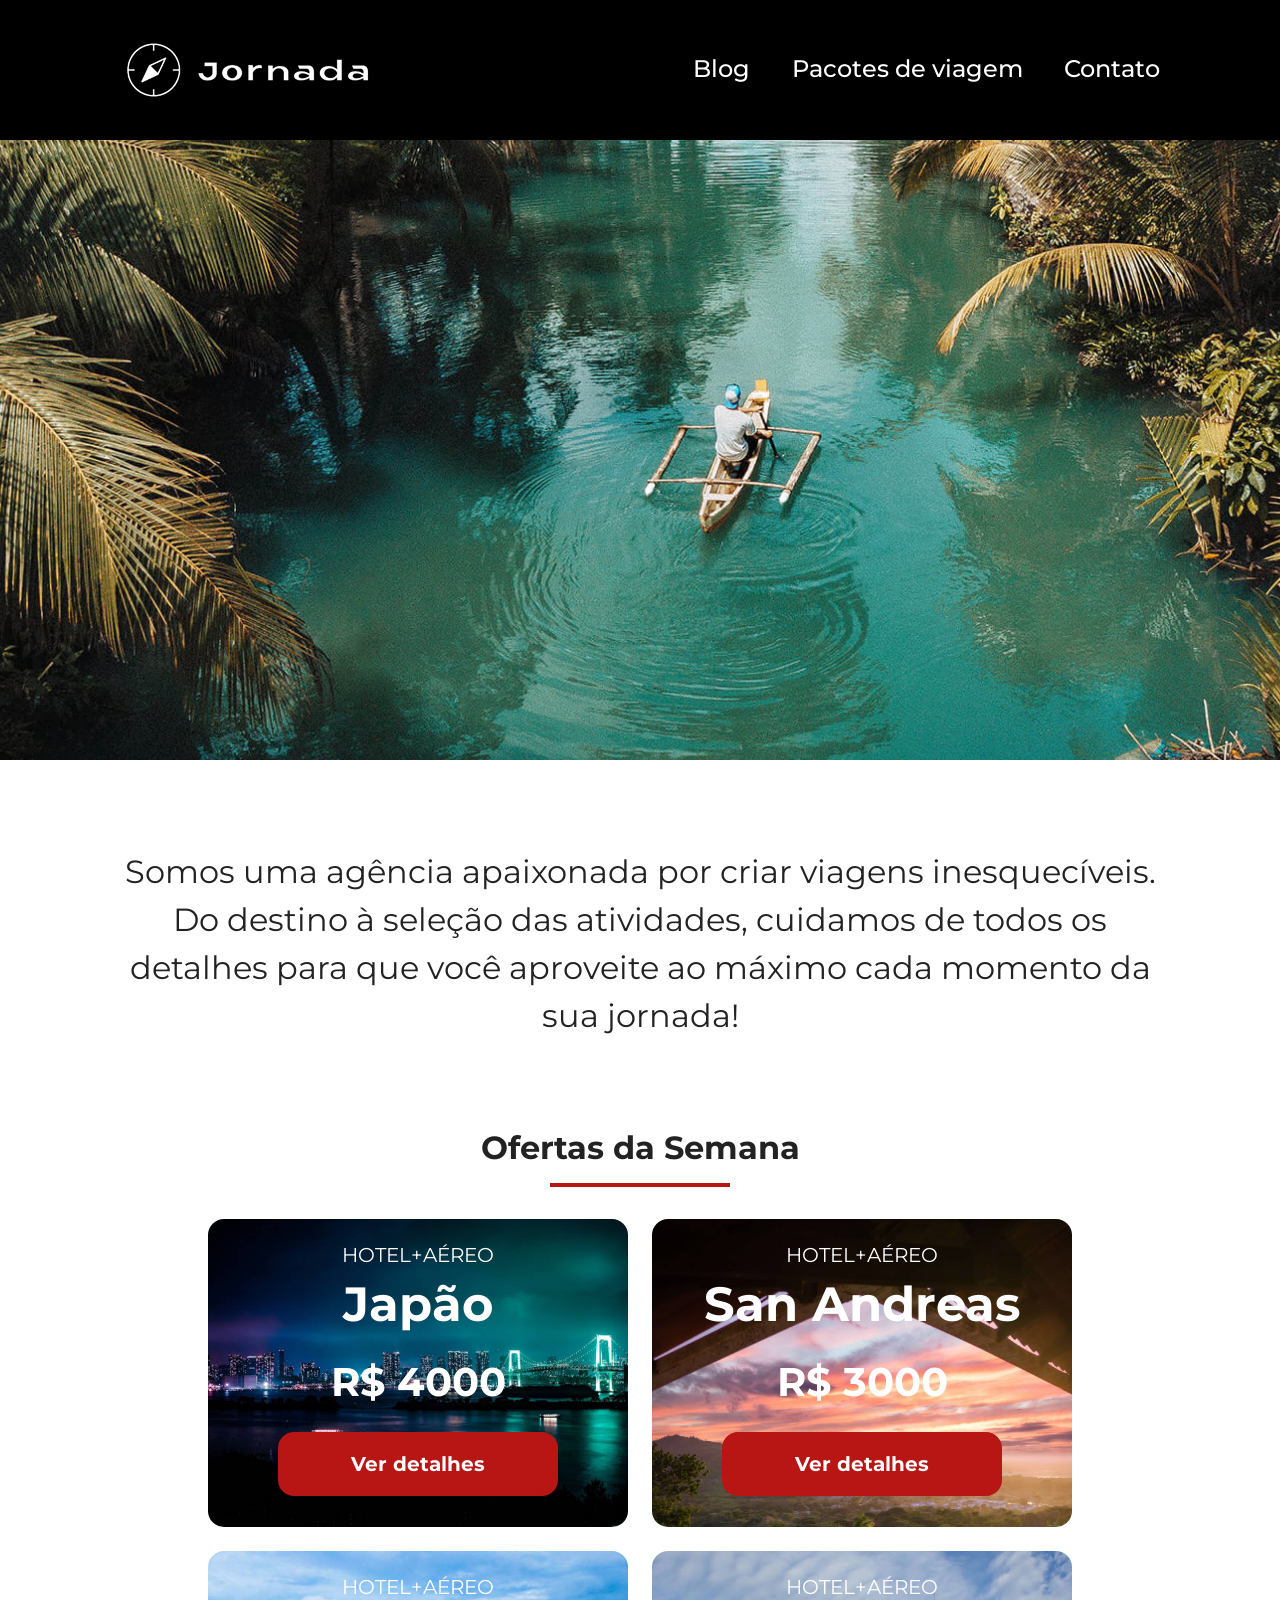
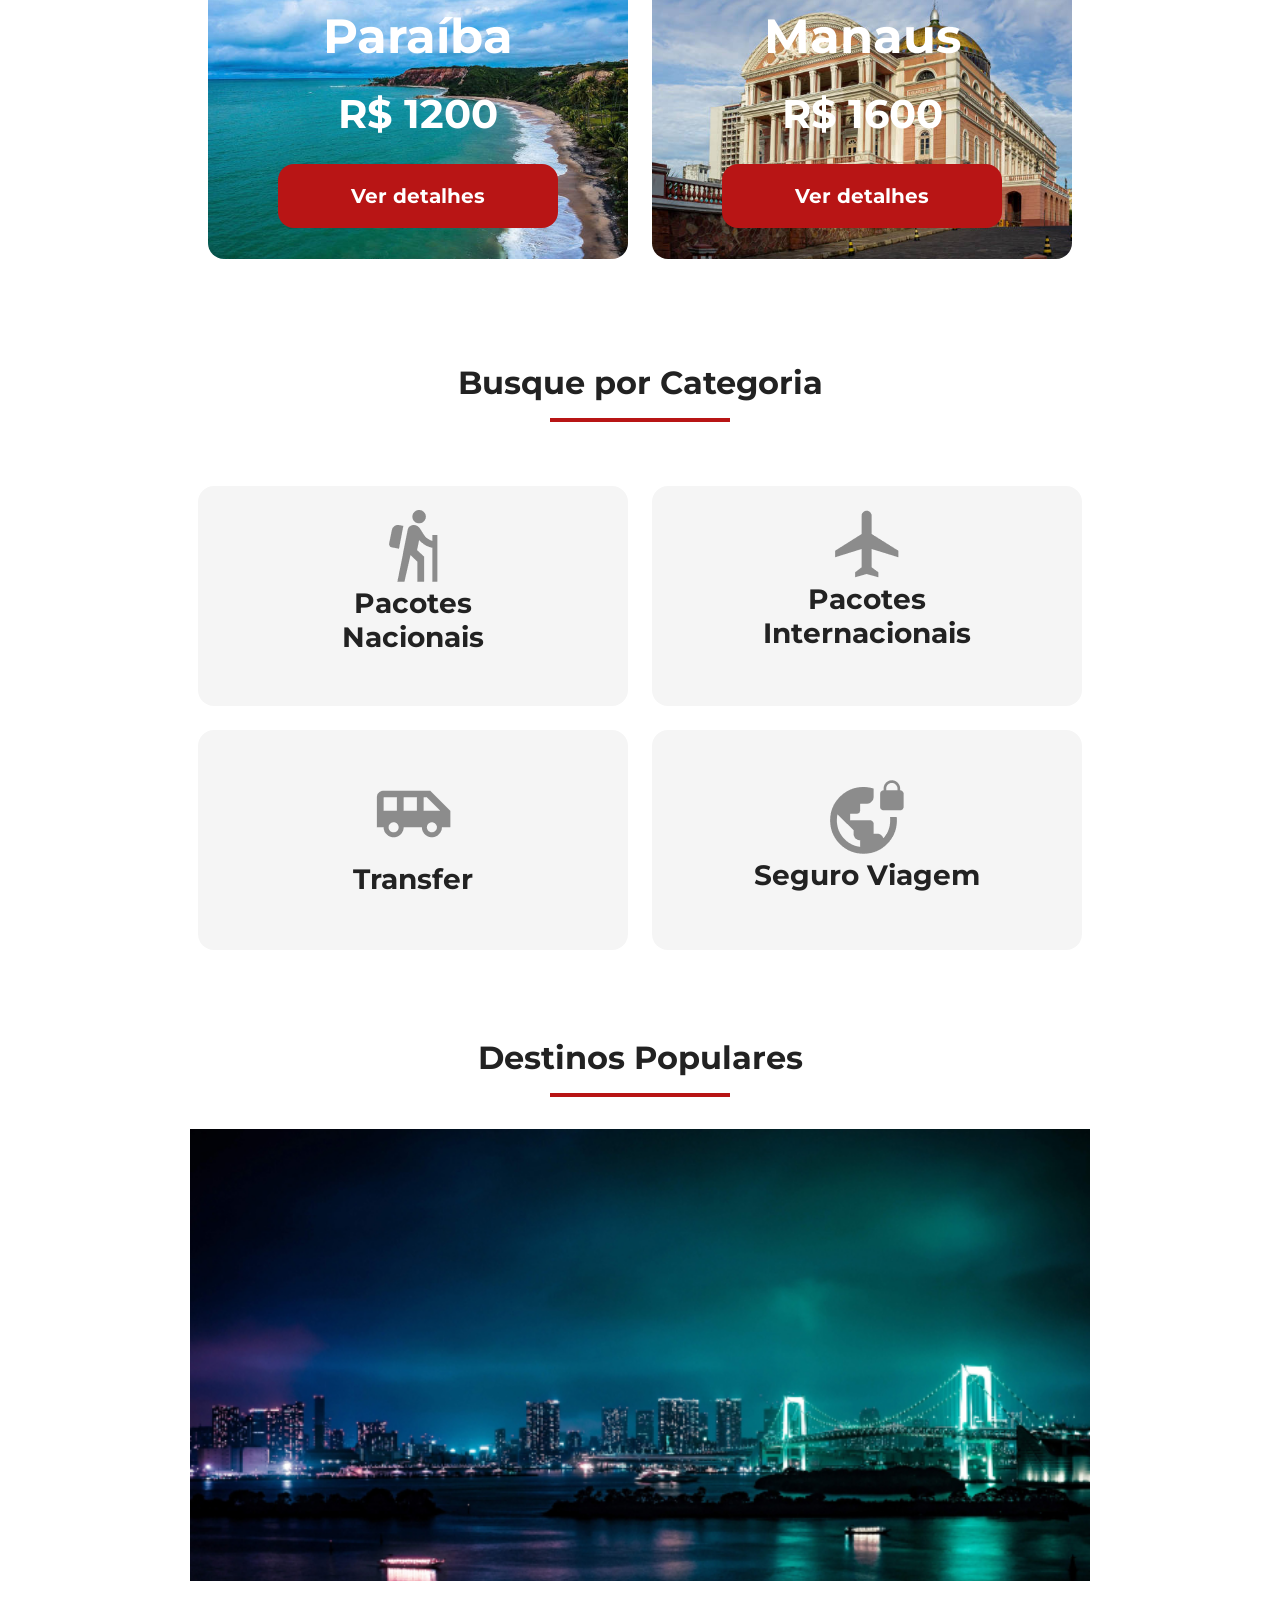
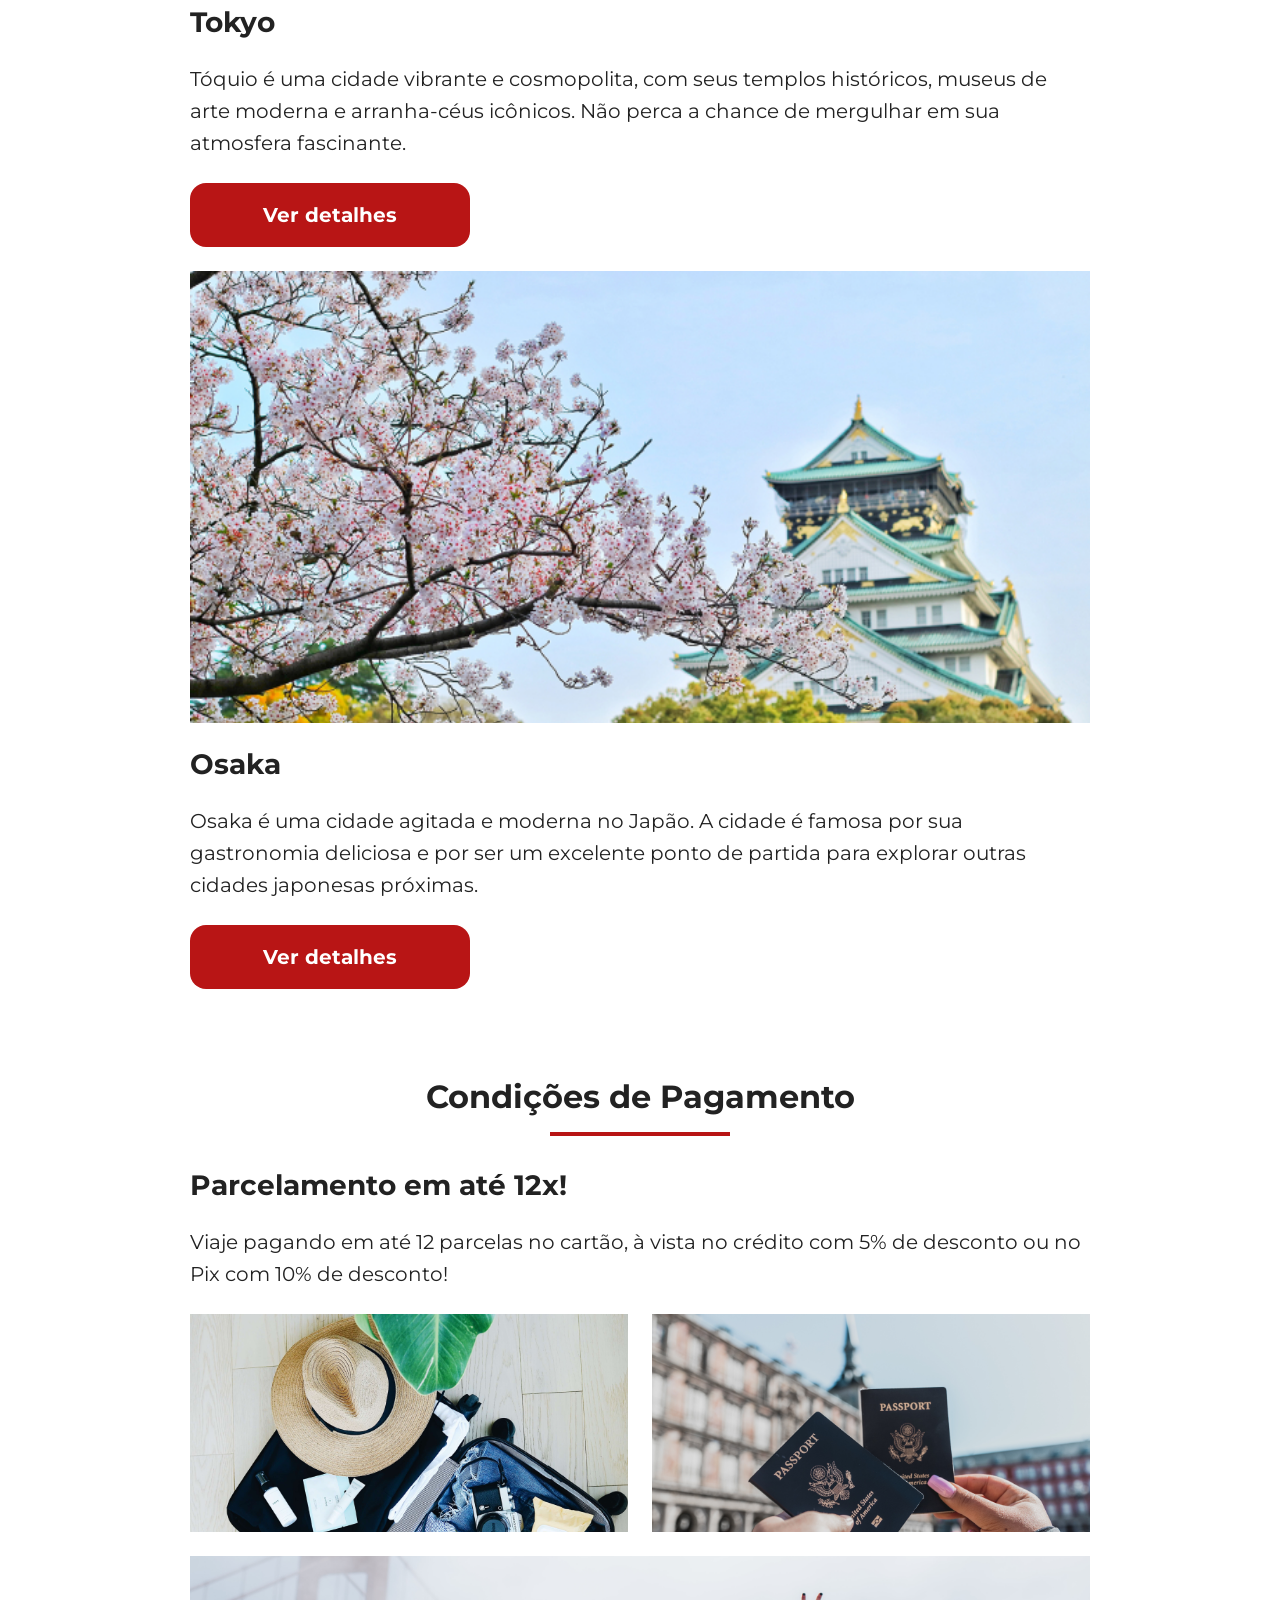
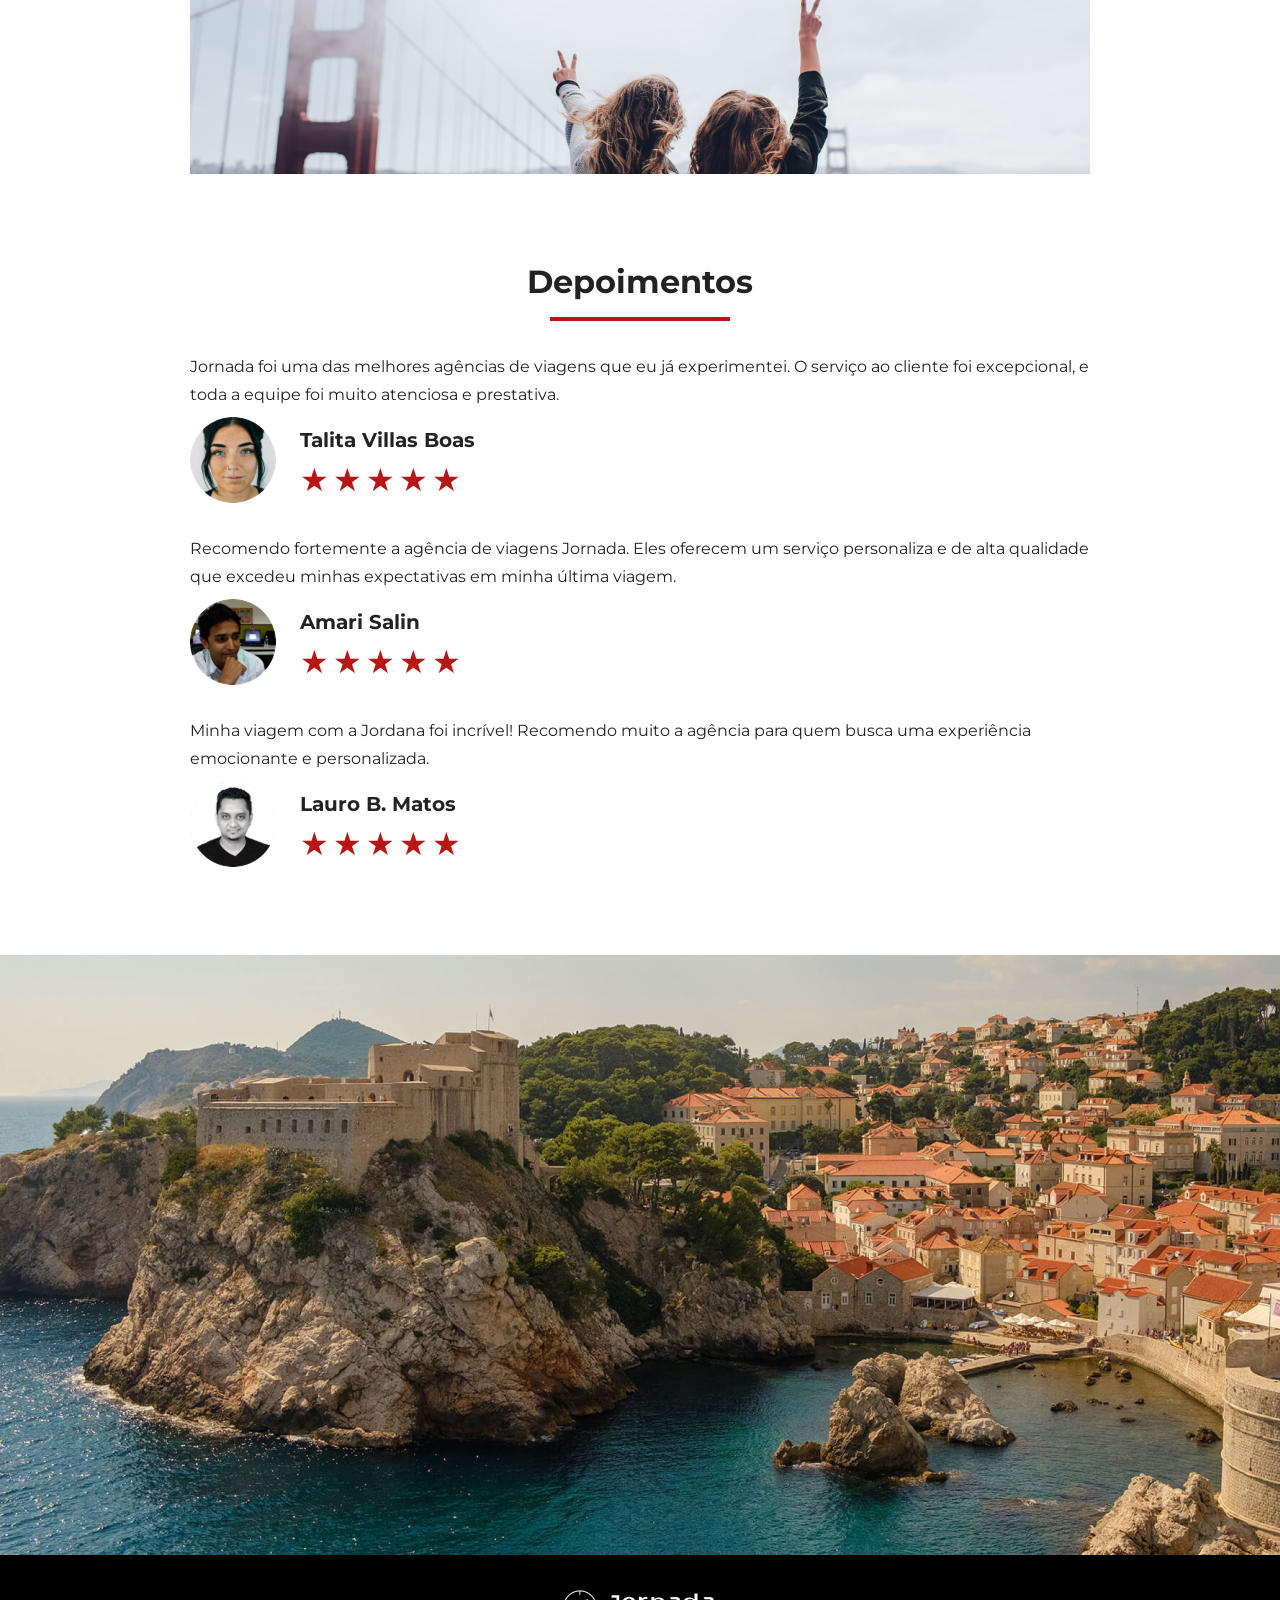
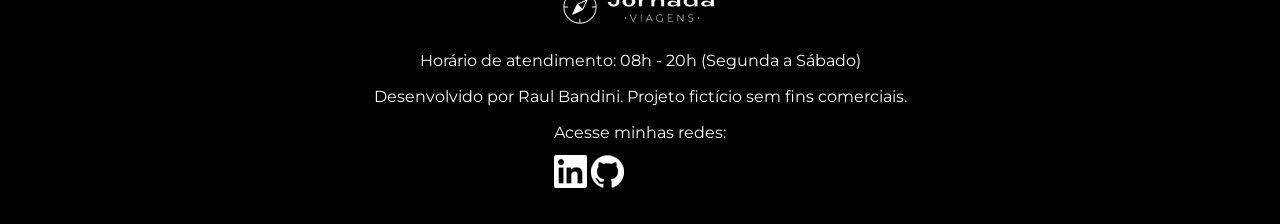
==== commit 330261a7: "Adiciona estilo inicial do footer" ====
--- a/index.html
+++ b/index.html
@@ -296,11 +296,11 @@
             <p>
                 Acesse minhas redes:
             </p>
-            <a href="https://linkedin.com/in/raul-bandini" target="_blank">
-                <img src="img/icone-linkedin.svg" alt="Acesse meu linkedin">
-            </a>
-            <a href="https://github.com/BandiniRaul" target="_blank">
-                <img src="img/icone-github.svg" alt="Acesse meu github">
+            <a href="https://linkedin.com/in/raul-bandini" target="_blank" title="Acesse meu linkedin">
+                <img src="img/icone-linkedin.png" alt="ícone do linkedin">
+            </a>
+            <a href="https://github.com/BandiniRaul" target="_blank" title="Acesse meu github">
+                <img src="img/icone-github.png" alt="ícone do github">
             </a>
         </div>
     </footer>
--- a/css/style.css
+++ b/css/style.css
@@ -6,3 +6,4 @@
 @import url(destinations.css);
 @import url(payments.css);
 @import url(testimonials.css);
+@import url(footer.css);
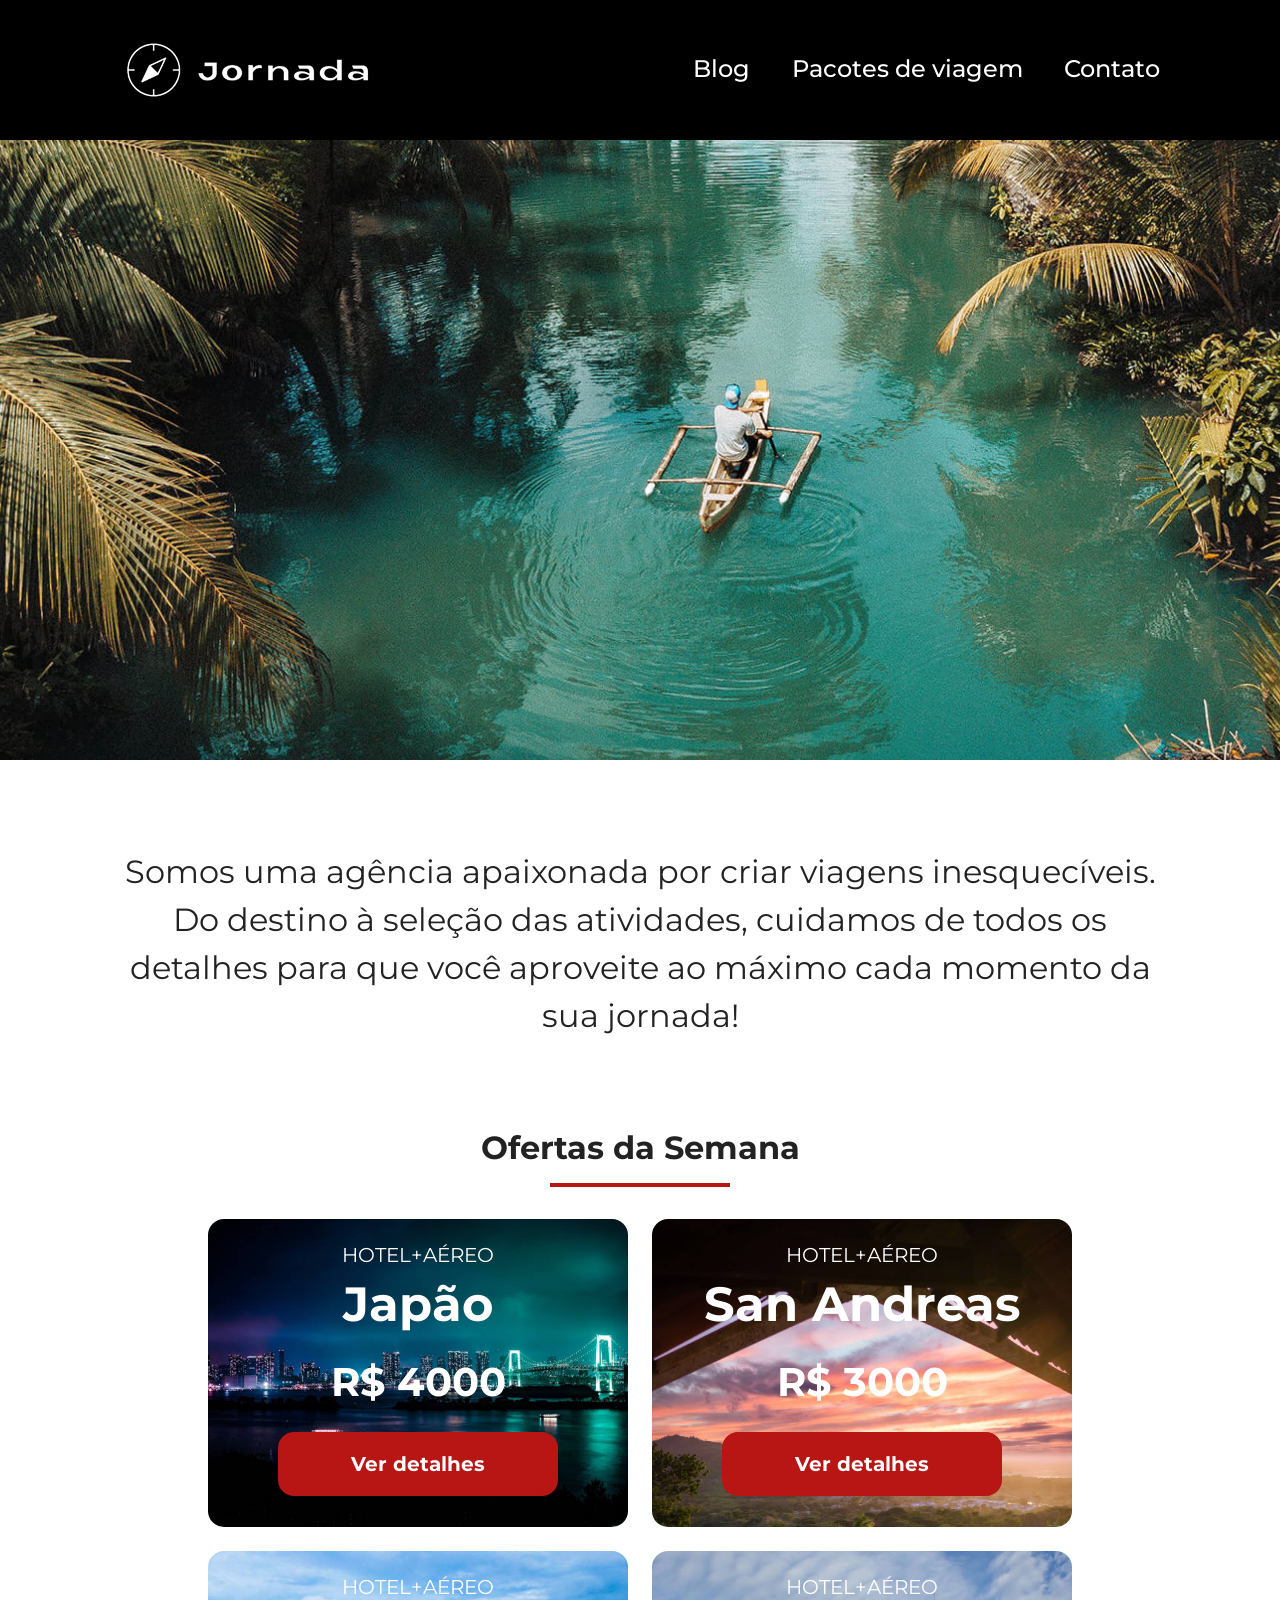
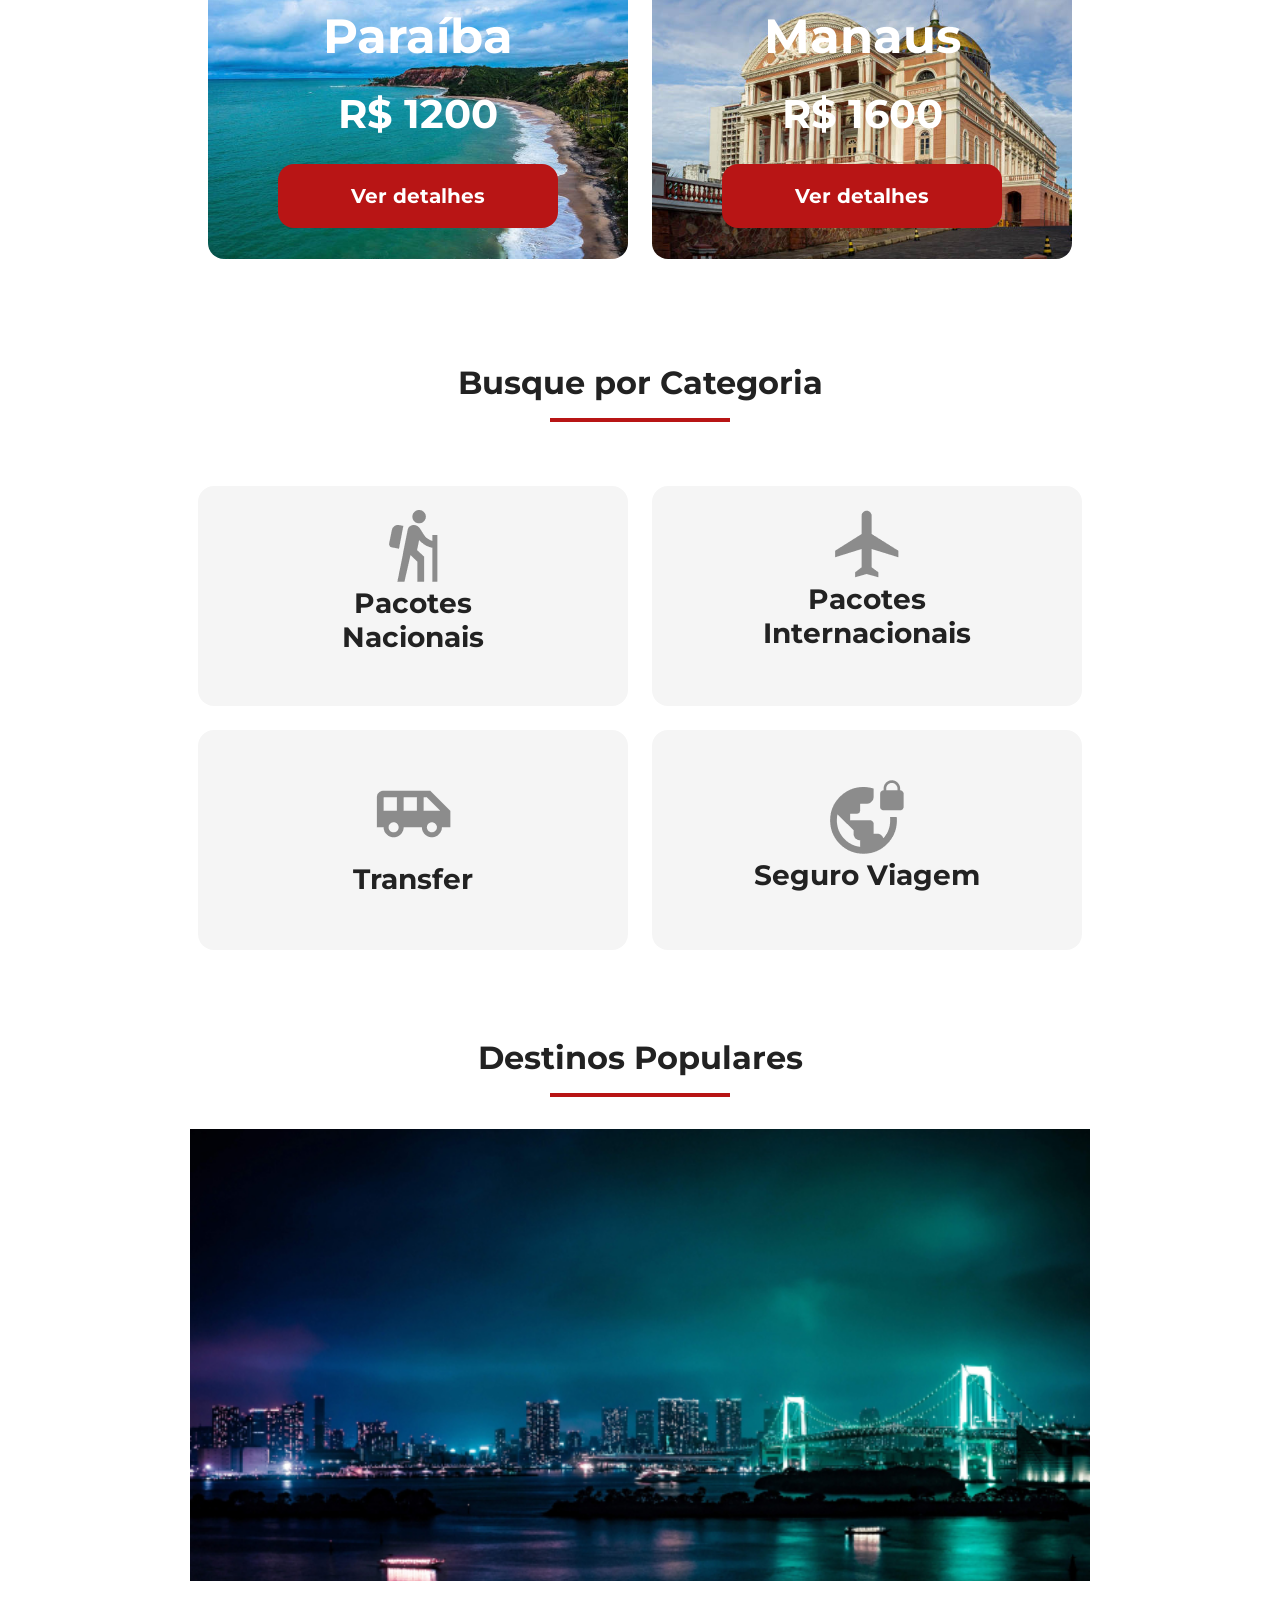
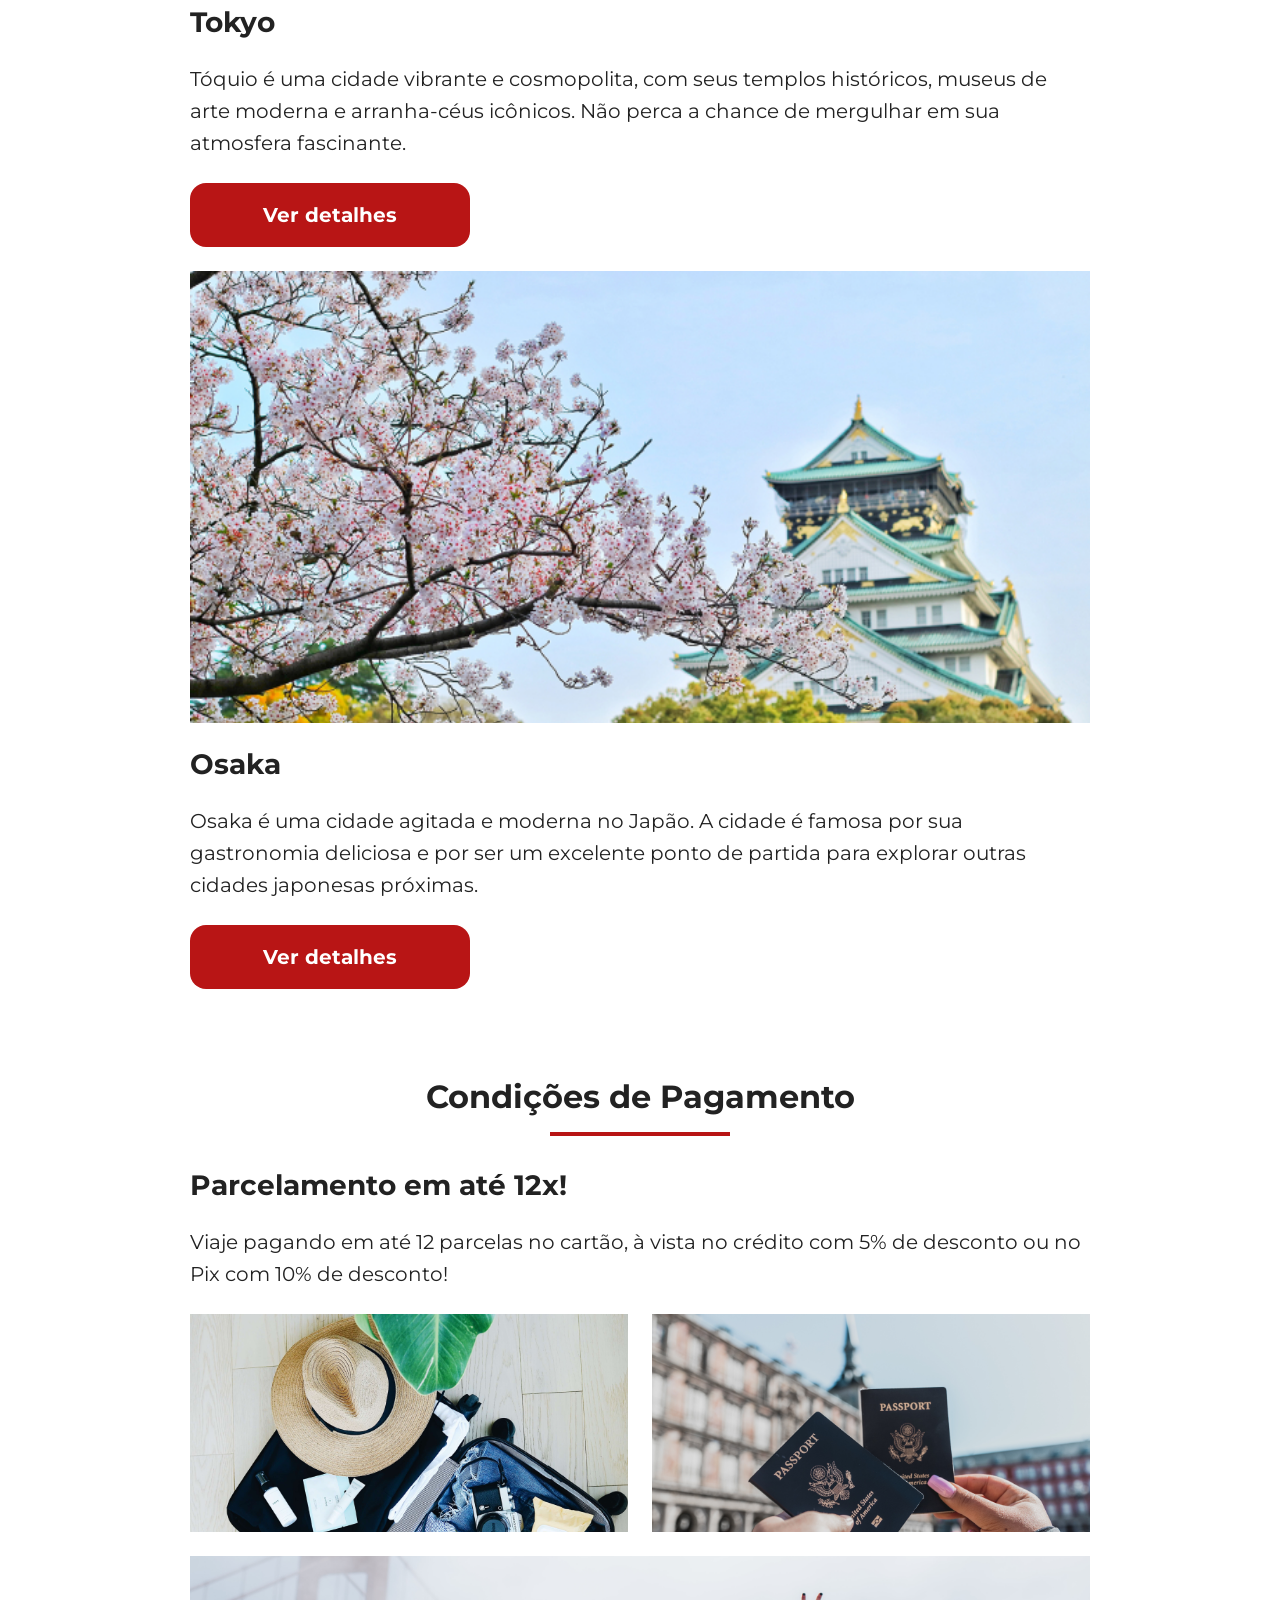
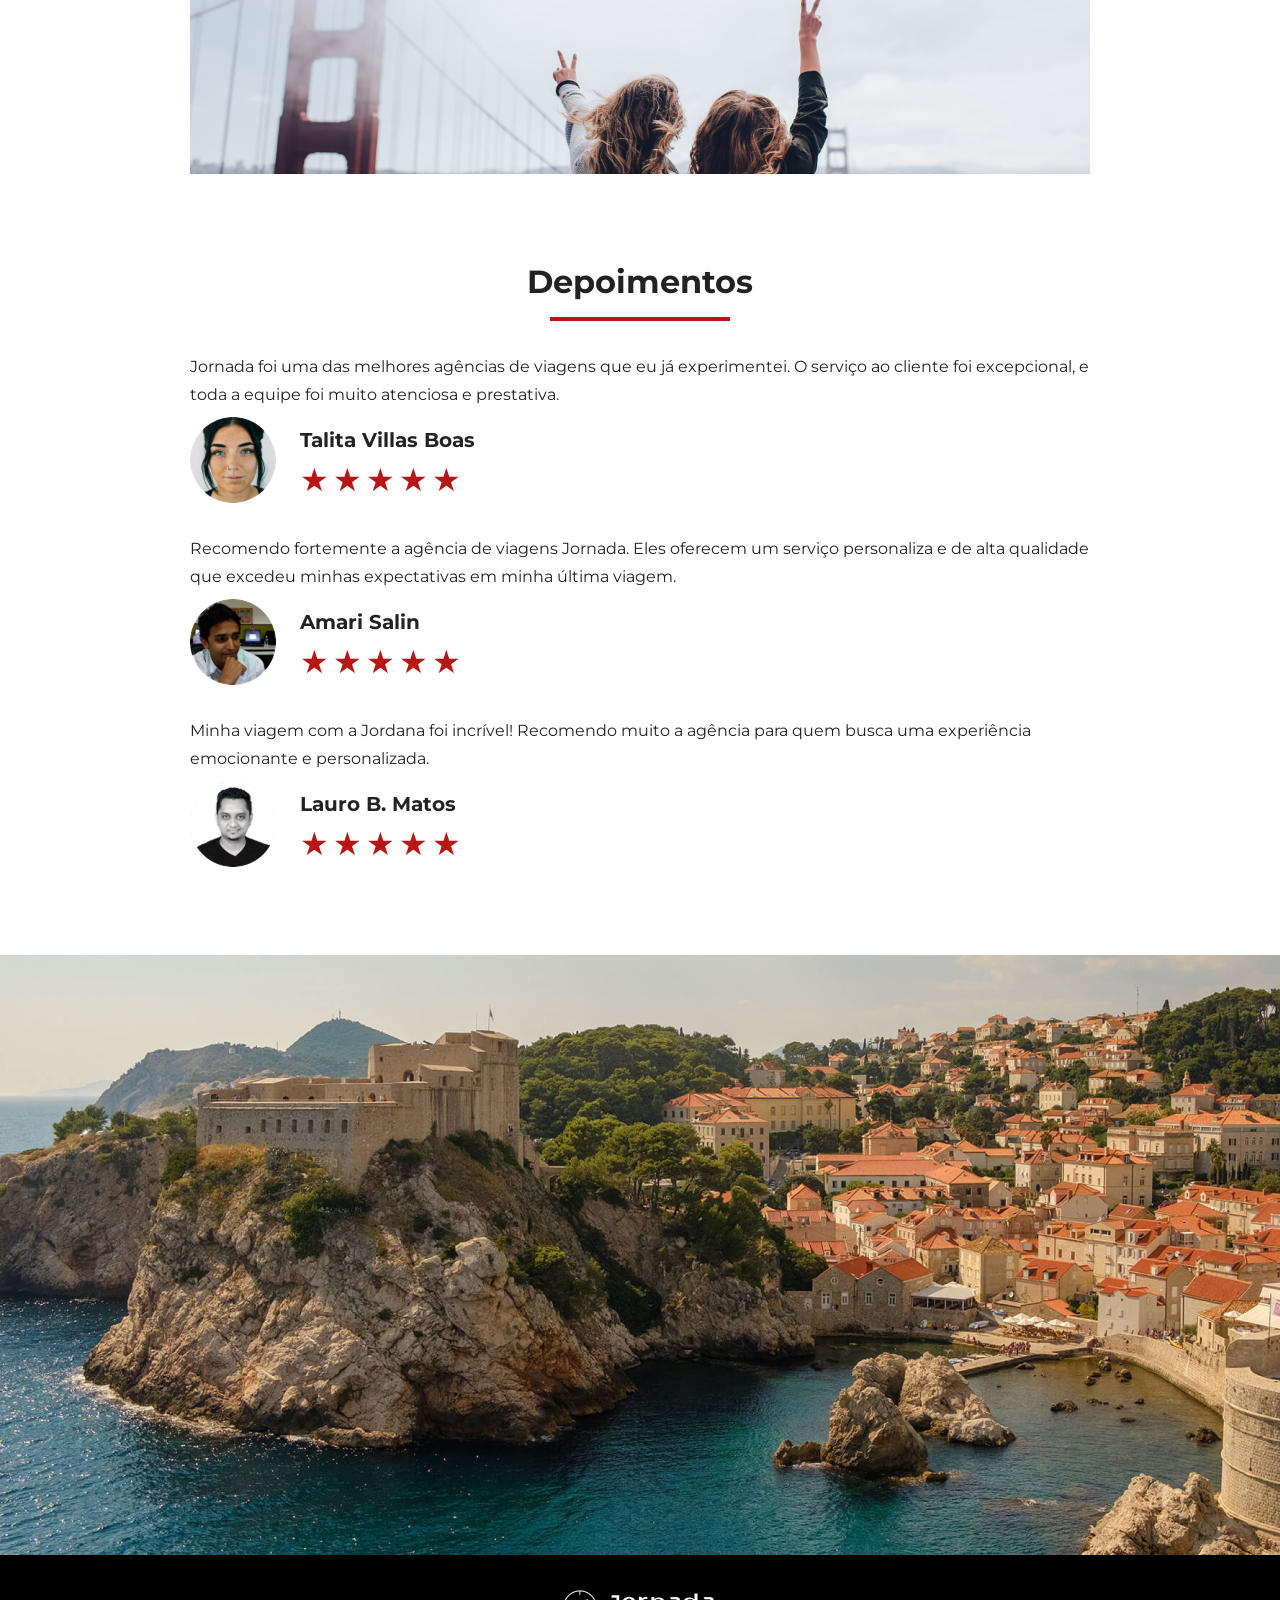
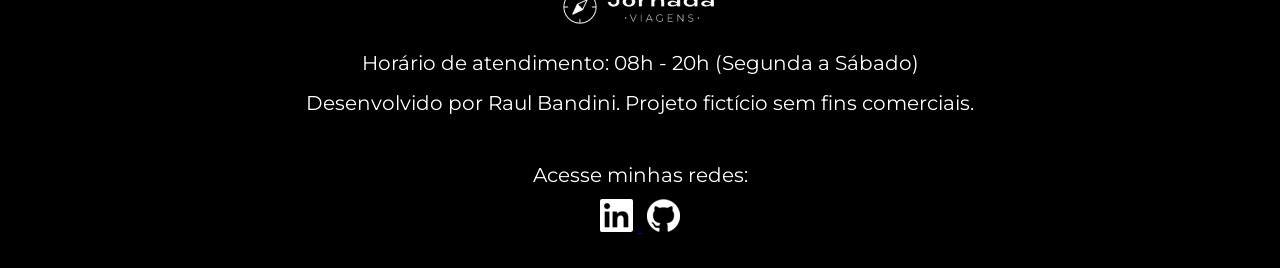
==== commit dd3cc787: "Adiciona melhorias de acessibilidade" ====
--- a/index.html
+++ b/index.html
@@ -145,7 +145,7 @@
             <article class="item tokyo">
                 <header>
                     <div class="img-item"></div>
-                    <h4 class="content-title">Tokyo</h4>
+                    <h3 class="content-title">Tokyo</h3>
                 </header>
                 <p class="content-text">Tóquio é uma cidade vibrante e cosmopolita, com seus templos históricos, 
                     museus de arte moderna e arranha-céus icônicos. 
@@ -161,7 +161,7 @@
             <article class="item osaka">
                 <header>
                     <div class="img-item"></div>
-                    <h4 class="content-title">Osaka</h4>
+                    <h3 class="content-title">Osaka</h3>
                 </header>
                 <p class="content-text">Osaka é uma cidade agitada e moderna no Japão. 
                     A cidade é famosa por sua gastronomia deliciosa e por ser um 
@@ -218,7 +218,7 @@
                 <footer>
                     <img src="img/avatar-talita.png" alt="imagem de perfil da cliente Talita Villas Boas">
                     <div class="profile-content">
-                        <h4>Talita Villas Boas</h4>
+                        <h3>Talita Villas Boas</h3>
                         <div class="rating">
                             <span class="star">★</span>
                             <span class="star">★</span>
@@ -241,7 +241,7 @@
                 <footer>
                     <img src="img/avatar-amari.png" alt="imagem de perfil da cliente Amari Salin">
                     <div class="profile-content">
-                        <h4>Amari Salin</h4>
+                        <h3>Amari Salin</h3>
                         <div class="rating">
                             <span class="star">★</span>
                             <span class="star">★</span>
@@ -263,7 +263,7 @@
                 <footer>
                     <img src="img/avatar-lauro.png" alt="imagem de perfil da cliente Lauro B. Matos">
                     <div class="profile-content">
-                        <h4>Lauro B. Matos</h4>
+                        <h3>Lauro B. Matos</h3>
                         <div class="rating">
                             <span class="star">★</span>
                             <span class="star">★</span>
